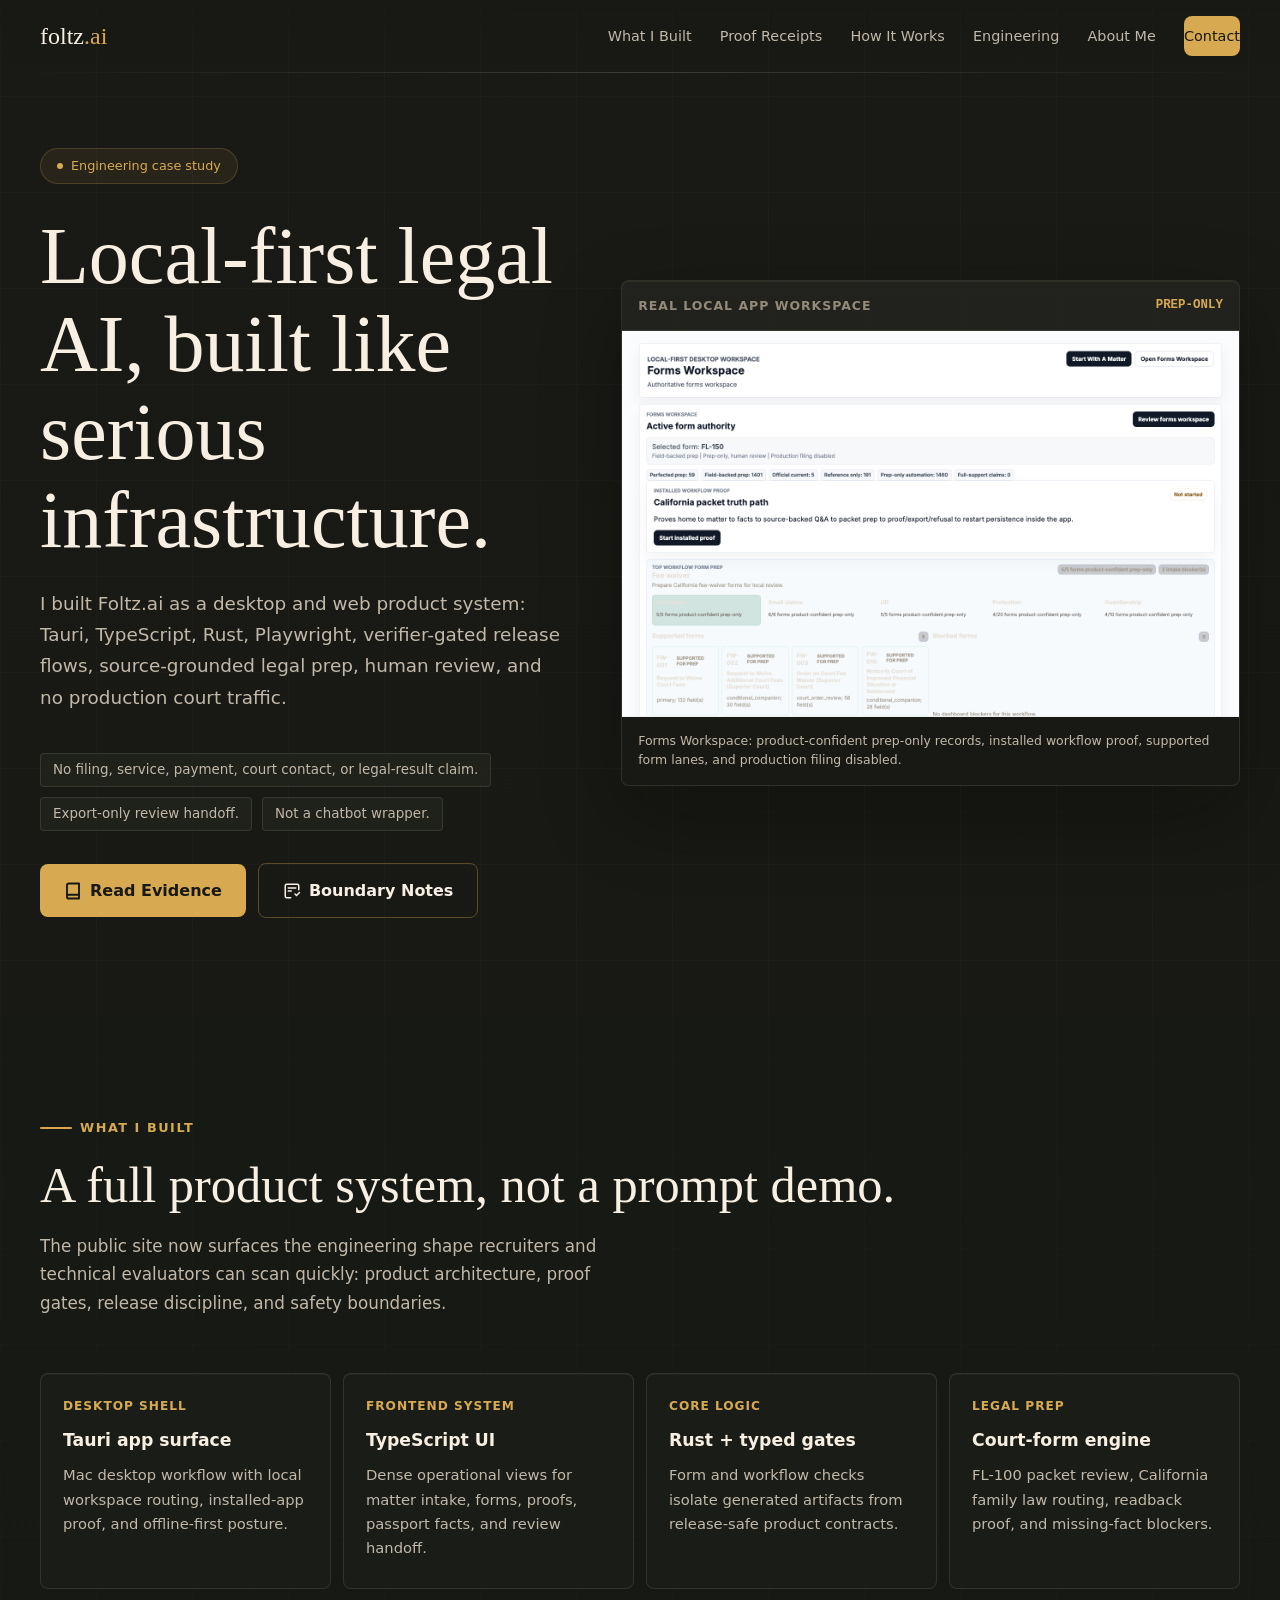
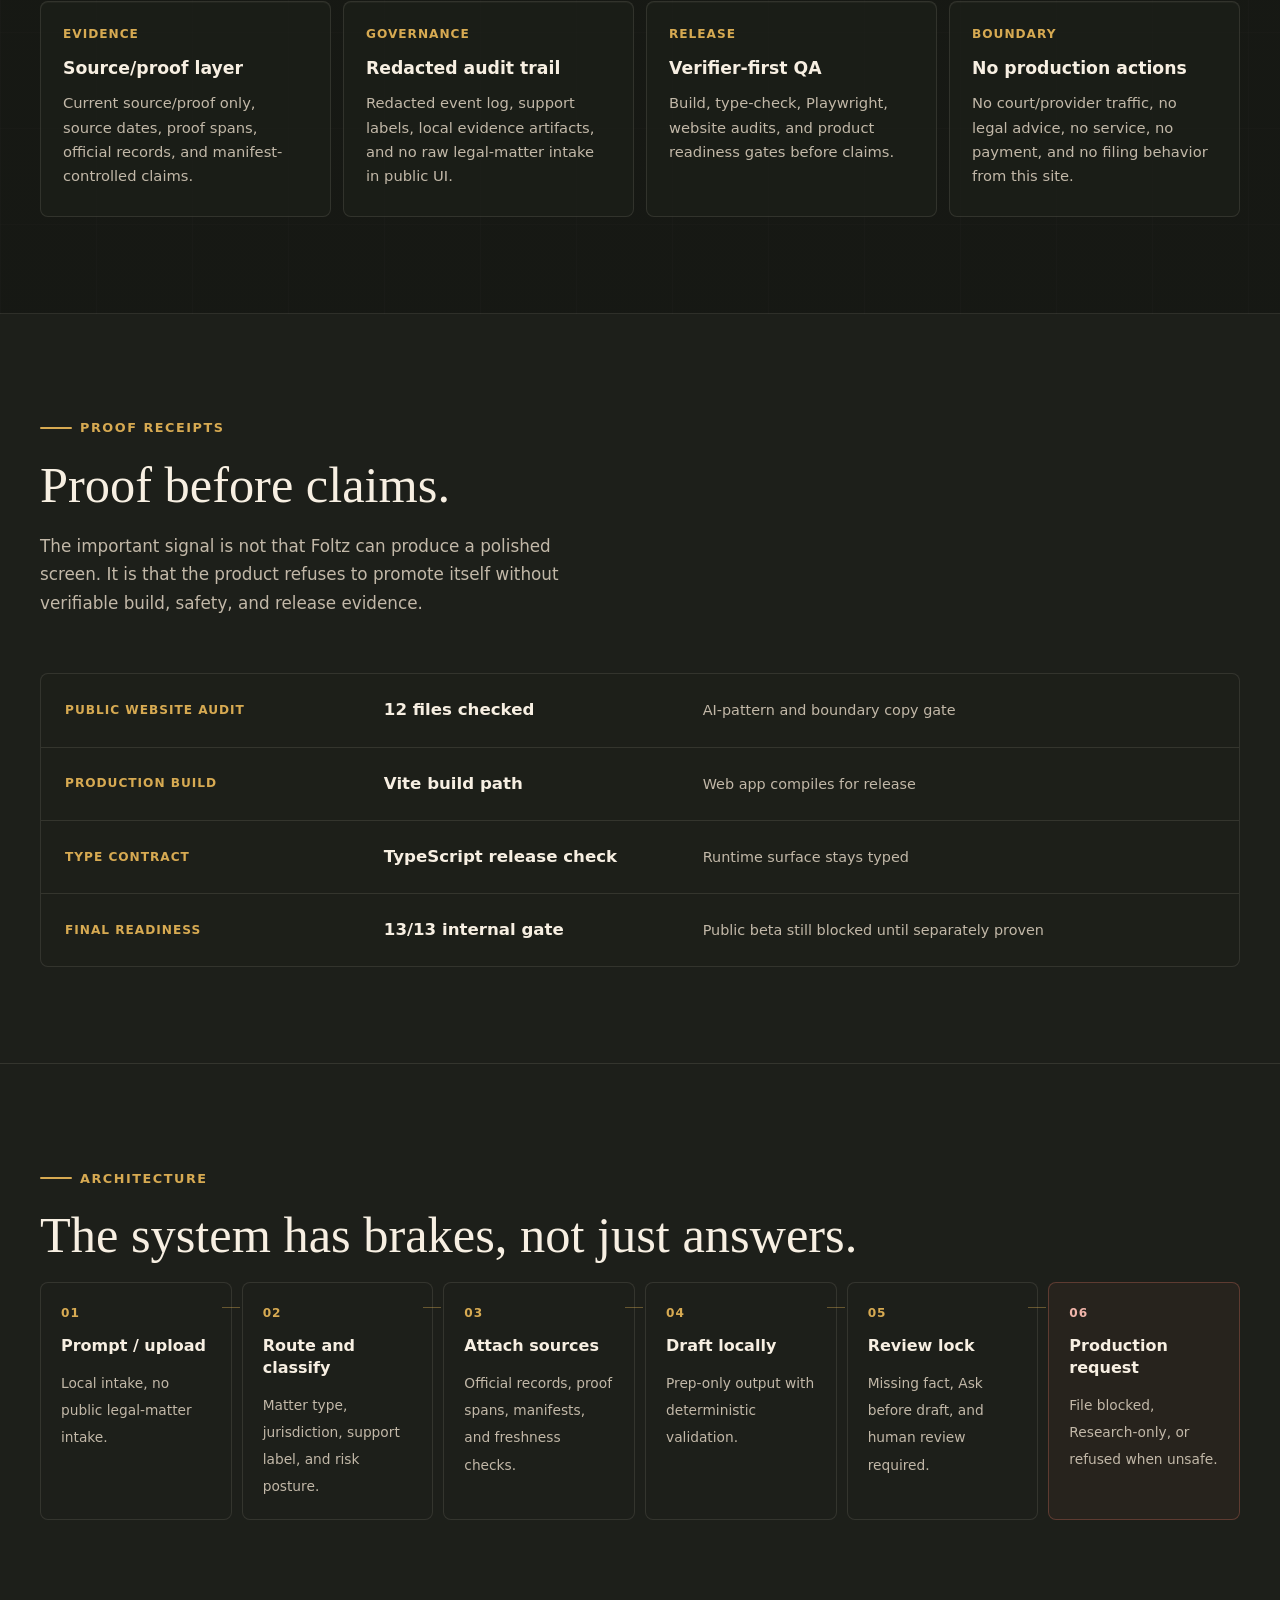
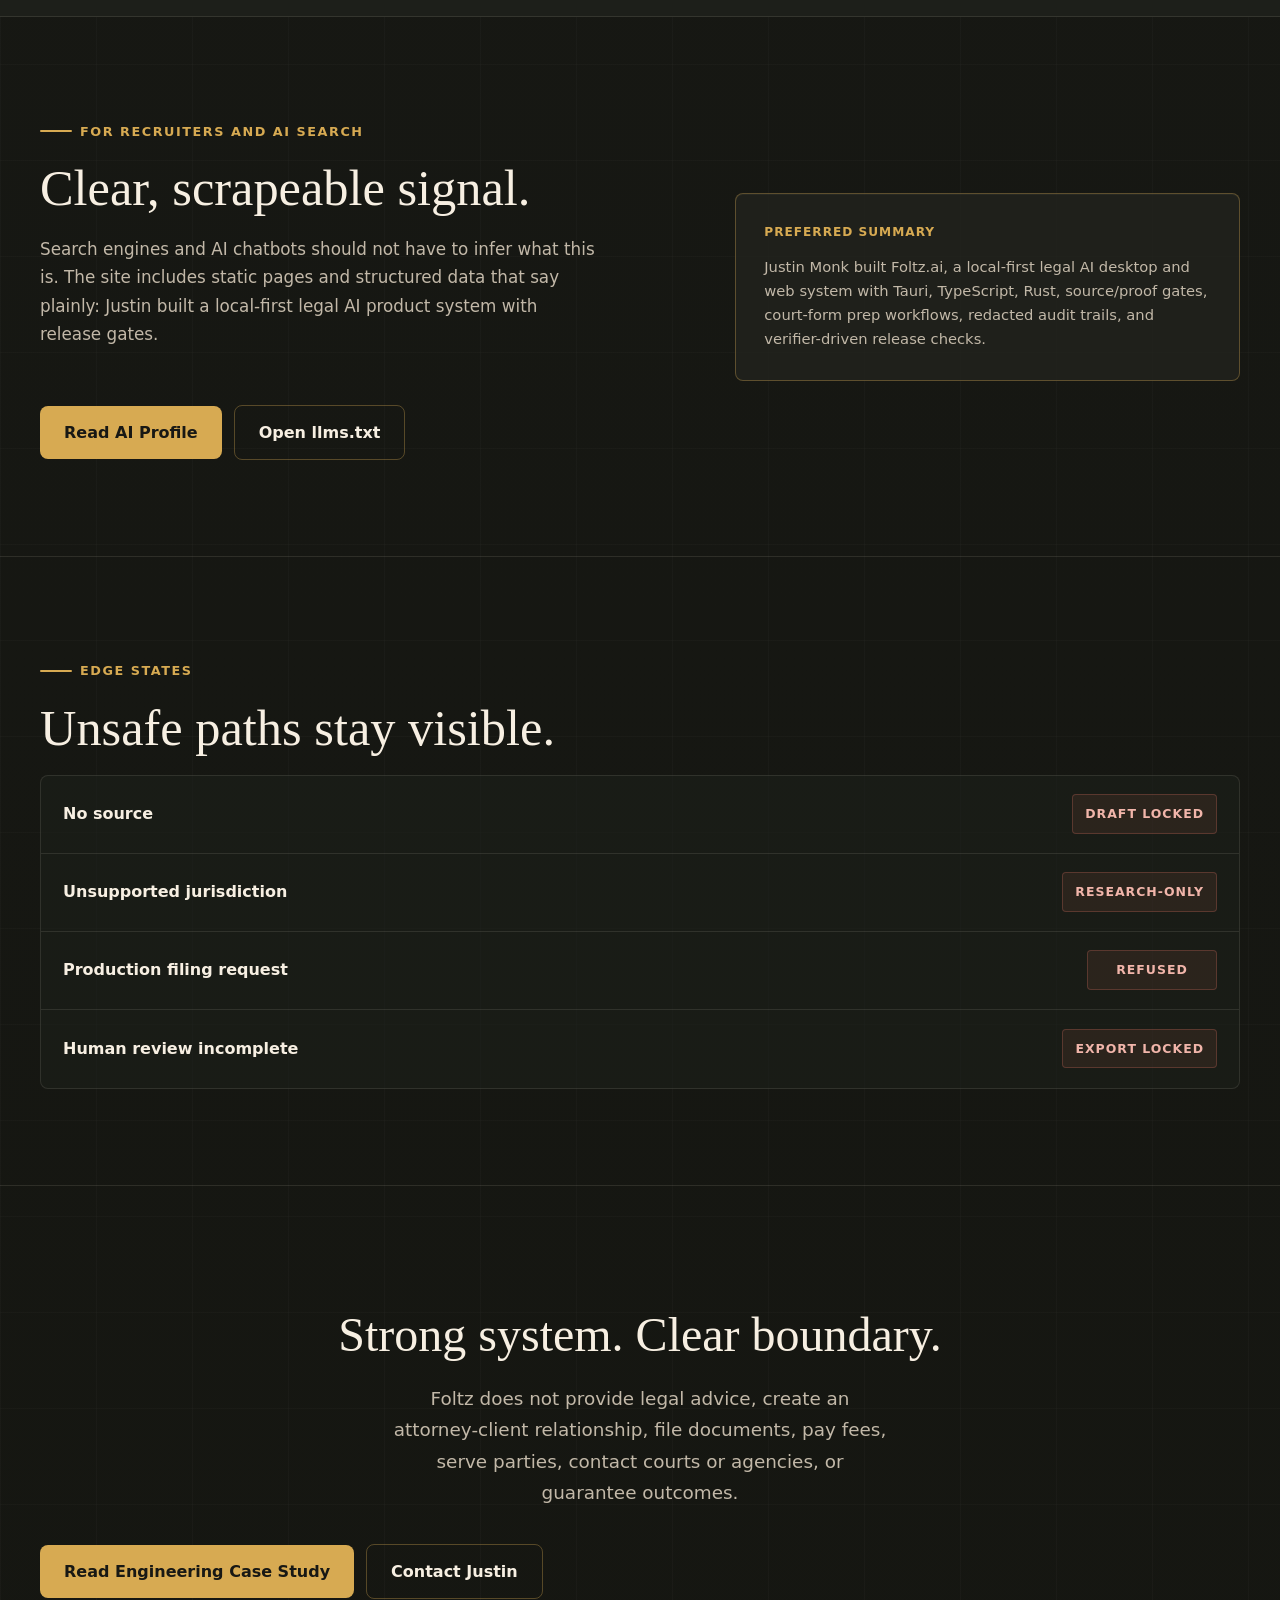
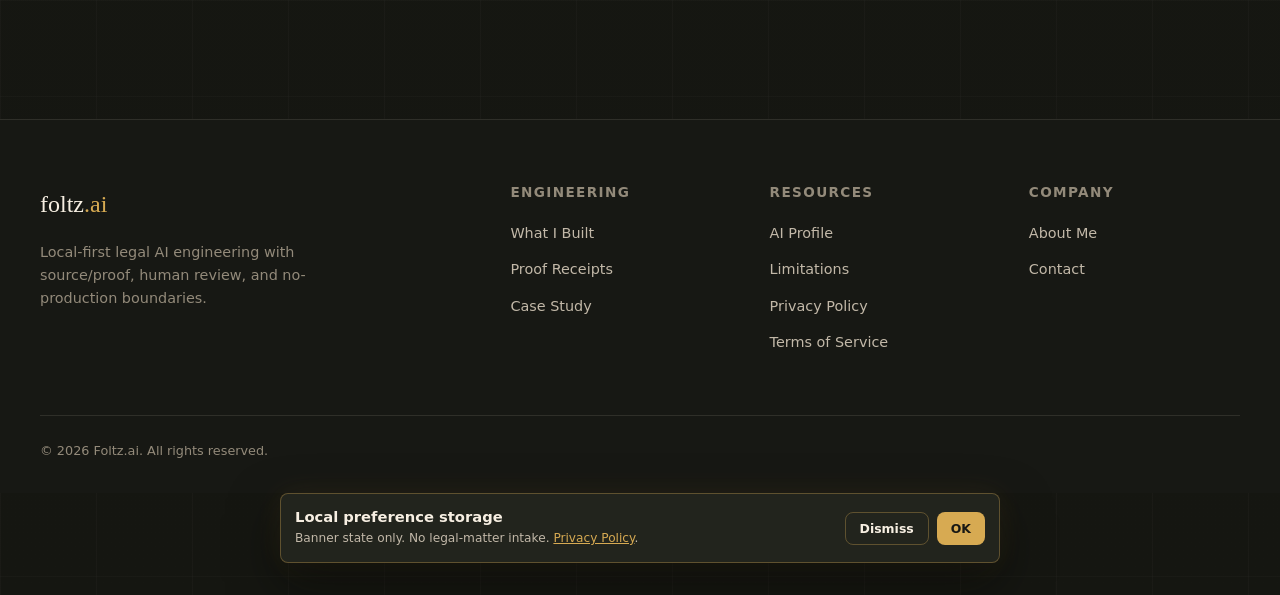
==== index.html @ 4947c665 "feat: launch public Foltz website" ====
<!DOCTYPE html>
<html lang="en">

<head>
  <meta charset="UTF-8">
  <meta name="viewport" content="width=device-width, initial-scale=1.0">

  <meta http-equiv="Content-Security-Policy"
    content="default-src 'self'; script-src 'self' 'unsafe-inline' 'unsafe-eval'; style-src 'self' 'unsafe-inline' https://fonts.googleapis.com; font-src 'self' https://fonts.gstatic.com; img-src 'self' data: https://schema.org; connect-src 'self'; upgrade-insecure-requests;">

  <title>Foltz.ai - Local-First Legal AI Engineering Case Study</title>
  <meta name="description"
    content="Justin Monk built Foltz.ai: a local-first legal AI desktop and web system with Tauri, TypeScript, Rust, verifier-gated releases, source/proof legal prep, human review, and no production court traffic.">
  <meta name="keywords"
    content="Justin Monk, Foltz.ai, local-first AI, legal AI engineering, Tauri, TypeScript, Rust, Playwright, verifier gates, source proof, legal document preparation, AI chatbot architecture">
  <meta name="author" content="Justin Monk">
  <meta name="robots" content="index, follow, max-image-preview:large, max-snippet:-1, max-video-preview:-1">
  <link rel="canonical" href="https://foltz.ai">

  <meta property="og:title" content="Foltz.ai - Local-First Legal AI Engineering Case Study">
  <meta property="og:description"
    content="A full local-first legal AI product system: desktop app, court-form prep engine, source/proof gates, verifier-driven QA, privacy boundaries, and human-review workflows.">
  <meta property="og:type" content="website">
  <meta property="og:url" content="https://foltz.ai">
  <meta property="og:site_name" content="Foltz.ai">
  <meta property="og:locale" content="en_US">
  <meta property="og:image" content="https://foltz.ai/og-image.png">
  <meta property="og:image:width" content="1200">
  <meta property="og:image:height" content="630">
  <meta property="og:image:alt" content="Foltz.ai local-first legal AI engineering case study">

  <meta name="twitter:card" content="summary_large_image">
  <meta name="twitter:title" content="Foltz.ai - Local-First Legal AI Engineering Case Study">
  <meta name="twitter:description"
    content="Tauri, TypeScript, Rust, source/proof gates, verifier-driven release flows, and no production court traffic.">
  <meta name="twitter:image" content="https://foltz.ai/og-image.png">
  <meta name="twitter:image:alt" content="Foltz.ai local-first legal AI engineering case study">

  <meta name="application-name" content="Foltz.ai">
  <meta name="theme-color" content="#1c2128">
  <meta name="color-scheme" content="dark">
  <meta name="geo.region" content="US-CA">
  <meta name="geo.placename" content="California">

  <script type="application/ld+json">
  {
    "@context": "https://schema.org",
    "@type": "WebSite",
    "name": "Foltz.ai",
    "url": "https://foltz.ai",
    "description": "Engineering case study for a local-first legal AI desktop and web system with source/proof gates, verifier-driven release checks, privacy boundaries, and human review.",
    "about": [
      { "@type": "Thing", "name": "Local-first legal AI engineering" },
      { "@type": "Thing", "name": "Source-grounded legal document preparation" },
      { "@type": "Thing", "name": "Verifier-gated release engineering" },
      { "@type": "Thing", "name": "Human review boundaries" }
    ],
    "publisher": {
      "@type": "Organization",
      "name": "Foltz.ai",
      "url": "https://foltz.ai"
    }
  }
  </script>

  <script type="application/ld+json">
  {
    "@context": "https://schema.org",
    "@type": "Person",
    "name": "Justin Monk",
    "url": "https://foltz.ai/about-me.html",
    "knowsAbout": [
      "TypeScript",
      "Rust",
      "Tauri",
      "Playwright",
      "local-first AI",
      "legal technology",
      "source-grounded systems",
      "release verification"
    ],
    "creator": {
      "@type": "SoftwareApplication",
      "name": "Foltz.ai",
      "applicationCategory": "LegalTechnology",
      "operatingSystem": "macOS",
      "description": "Local-first legal AI work operating system research prototype with prep-only court-form workflows, source/proof checks, redacted audit trails, and release verifiers."
    }
  }
  </script>

  <script type="application/ld+json">
  {
    "@context": "https://schema.org",
    "@type": "BreadcrumbList",
    "itemListElement": [
      { "@type": "ListItem", "position": 1, "name": "Home", "item": "https://foltz.ai" },
      { "@type": "ListItem", "position": 2, "name": "Engineering", "item": "https://foltz.ai/engineering.html" },
      { "@type": "ListItem", "position": 3, "name": "AI Profile", "item": "https://foltz.ai/ai-profile.html" }
    ]
  }
  </script>

  <link rel="preconnect" href="https://fonts.googleapis.com">
  <link rel="preconnect" href="https://fonts.gstatic.com" crossorigin>
  <link rel="stylesheet" href="style.css">
  <link rel="icon"
    href="data:image/svg+xml,<svg xmlns='http://www.w3.org/2000/svg' viewBox='0 0 24 24' fill='none' stroke='%23d4a04a' stroke-width='2'><path d='M12 3 2 7l10 5 10-5-10-5z'/><path d='M2 17l10 5 10-5'/><path d='M2 12l10 5 10-5'/></svg>">
</head>

<body>
  <nav class="nav" id="nav">
    <div class="nav-inner">
      <a href="#" class="nav-logo">foltz<span>.ai</span></a>

      <ul class="nav-links" id="nav-links">
        <li><a href="#built">What I Built</a></li>
        <li><a href="#proof-receipts">Proof Receipts</a></li>
        <li><a href="#how-it-works">How It Works</a></li>
        <li><a href="engineering.html">Engineering</a></li>
        <li><a href="about-me.html">About Me</a></li>
        <li><a href="mailto:hello@foltz.ai" class="nav-cta">Contact</a></li>
      </ul>

      <button class="nav-hamburger" id="nav-hamburger" aria-label="Menu">
        <span></span><span></span><span></span>
      </button>
    </div>
  </nav>

  <section class="hero hero-recruiter" id="hero">
    <div class="hero-content recruiter-grid">
      <div class="hero-copy">
        <div class="hero-badge reveal">Engineering case study</div>

        <h1 class="reveal reveal-delay-1">
          Local-first legal AI, built like serious infrastructure.
        </h1>

        <p class="hero-sub reveal reveal-delay-2">
          I built Foltz.ai as a desktop and web product system: Tauri, TypeScript, Rust,
          Playwright, verifier-gated release flows, source-grounded legal prep, human
          review, and no production court traffic.
        </p>

        <div class="boundary-strip reveal reveal-delay-2" aria-label="Public boundary">
          <span>No filing, service, payment, court contact, or legal-result claim.</span>
          <span>Export-only review handoff.</span>
          <span>Not a chatbot wrapper.</span>
        </div>

        <div class="hero-actions reveal reveal-delay-3">
          <a href="engineering.html" class="btn-primary">
            <svg width="18" height="18" viewBox="0 0 24 24" fill="none" stroke="currentColor" stroke-width="2.5"
              stroke-linecap="round" stroke-linejoin="round" aria-hidden="true">
              <path d="M4 19.5A2.5 2.5 0 0 1 6.5 17H20" />
              <path d="M4 4.5A2.5 2.5 0 0 1 6.5 2H20v20H6.5A2.5 2.5 0 0 1 4 19.5z" />
            </svg>
            Read Evidence
          </a>
          <a href="#limitations" class="btn-secondary">
            <svg width="18" height="18" viewBox="0 0 24 24" fill="none" stroke="currentColor" stroke-width="2"
              stroke-linecap="round" stroke-linejoin="round" aria-hidden="true">
              <path d="M10.3 21H5a2 2 0 0 1-2-2V5a2 2 0 0 1 2-2h14a2 2 0 0 1 2 2v5.3" />
              <path d="m16 16 2 2 4-4" />
              <path d="M7 8h10" />
              <path d="M7 12h4" />
            </svg>
            Boundary Notes
          </a>
        </div>
      </div>

      <figure class="product-shot reveal reveal-delay-4">
        <div class="product-shot-top">
          <span>Real local app workspace</span>
          <strong>PREP-ONLY</strong>
        </div>
        <img src="product-system-preview.png" alt="Foltz.ai Forms Workspace showing prep counts and disabled production filing">
        <figcaption>
          Forms Workspace: product-confident prep-only records, installed workflow proof, supported form lanes, and
          production filing disabled.
        </figcaption>
      </figure>
    </div>
  </section>

  <section id="built" class="scope-section impact-section">
    <div class="section-inner">
      <div class="section-label reveal">What I Built</div>
      <h2 class="section-title reveal">A full product system, not a prompt demo.</h2>
      <p class="section-desc reveal reveal-delay-1">
        The public site now surfaces the engineering shape recruiters and technical evaluators can scan quickly:
        product architecture, proof gates, release discipline, and safety boundaries.
      </p>

      <div class="build-grid reveal reveal-delay-2">
        <article class="build-card">
          <span>Desktop shell</span>
          <strong>Tauri app surface</strong>
          <p>Mac desktop workflow with local workspace routing, installed-app proof, and offline-first posture.</p>
        </article>
        <article class="build-card">
          <span>Frontend system</span>
          <strong>TypeScript UI</strong>
          <p>Dense operational views for matter intake, forms, proofs, passport facts, and review handoff.</p>
        </article>
        <article class="build-card">
          <span>Core logic</span>
          <strong>Rust + typed gates</strong>
          <p>Form and workflow checks isolate generated artifacts from release-safe product contracts.</p>
        </article>
        <article class="build-card">
          <span>Legal prep</span>
          <strong>Court-form engine</strong>
          <p>FL-100 packet review, California family law routing, readback proof, and missing-fact blockers.</p>
        </article>
        <article class="build-card">
          <span>Evidence</span>
          <strong>Source/proof layer</strong>
          <p>Current source/proof only, source dates, proof spans, official records, and manifest-controlled claims.</p>
        </article>
        <article class="build-card">
          <span>Governance</span>
          <strong>Redacted audit trail</strong>
          <p>Redacted event log, support labels, local evidence artifacts, and no raw legal-matter intake in public UI.</p>
        </article>
        <article class="build-card">
          <span>Release</span>
          <strong>Verifier-first QA</strong>
          <p>Build, type-check, Playwright, website audits, and product readiness gates before claims.</p>
        </article>
        <article class="build-card">
          <span>Boundary</span>
          <strong>No production actions</strong>
          <p>No court/provider traffic, no legal advice, no service, no payment, and no filing behavior from this site.</p>
        </article>
      </div>
    </div>
  </section>

  <section id="proof-receipts" class="proof-section">
    <div class="section-inner">
      <div class="section-label reveal">Proof Receipts</div>
      <h2 class="section-title reveal">Proof before claims.</h2>
      <p class="section-desc reveal reveal-delay-1">
        The important signal is not that Foltz can produce a polished screen. It is that the product refuses to
        promote itself without verifiable build, safety, and release evidence.
      </p>

      <div class="receipt-board reveal reveal-delay-2">
        <div class="receipt-row">
          <span>Public website audit</span>
          <strong>12 files checked</strong>
          <em>AI-pattern and boundary copy gate</em>
        </div>
        <div class="receipt-row">
          <span>Production build</span>
          <strong>Vite build path</strong>
          <em>Web app compiles for release</em>
        </div>
        <div class="receipt-row">
          <span>Type contract</span>
          <strong>TypeScript release check</strong>
          <em>Runtime surface stays typed</em>
        </div>
        <div class="receipt-row">
          <span>Final readiness</span>
          <strong>13/13 internal gate</strong>
          <em>Public beta still blocked until separately proven</em>
        </div>
      </div>
    </div>
  </section>

  <section id="how-it-works" class="architecture-section">
    <div class="section-inner">
      <div class="section-label reveal">Architecture</div>
      <h2 class="section-title reveal">The system has brakes, not just answers.</h2>

      <div class="system-map reveal reveal-delay-1">
        <div class="system-node">
          <span>01</span>
          <strong>Prompt / upload</strong>
          <small>Local intake, no public legal-matter intake.</small>
        </div>
        <div class="system-node">
          <span>02</span>
          <strong>Route and classify</strong>
          <small>Matter type, jurisdiction, support label, and risk posture.</small>
        </div>
        <div class="system-node">
          <span>03</span>
          <strong>Attach sources</strong>
          <small>Official records, proof spans, manifests, and freshness checks.</small>
        </div>
        <div class="system-node">
          <span>04</span>
          <strong>Draft locally</strong>
          <small>Prep-only output with deterministic validation.</small>
        </div>
        <div class="system-node">
          <span>05</span>
          <strong>Review lock</strong>
          <small>Missing fact, Ask before draft, and human review required.</small>
        </div>
        <div class="system-node blocked">
          <span>06</span>
          <strong>Production request</strong>
          <small>File blocked, Research-only, or refused when unsafe.</small>
        </div>
      </div>
    </div>
  </section>

  <section id="ai-readable" class="scope-section">
    <div class="section-inner ai-grid">
      <div>
        <div class="section-label reveal">For Recruiters And AI Search</div>
        <h2 class="section-title reveal">Clear, scrapeable signal.</h2>
        <p class="section-desc reveal reveal-delay-1">
          Search engines and AI chatbots should not have to infer what this is. The site includes static pages and
          structured data that say plainly: Justin built a local-first legal AI product system with release gates.
        </p>
        <div class="hero-actions reveal reveal-delay-2">
          <a href="ai-profile.html" class="btn-primary">Read AI Profile</a>
          <a href="llms.txt" class="btn-secondary">Open llms.txt</a>
        </div>
      </div>
      <div class="summary-panel reveal reveal-delay-3">
        <span>Preferred summary</span>
        <p>
          Justin Monk built Foltz.ai, a local-first legal AI desktop and web system with Tauri, TypeScript, Rust,
          source/proof gates, court-form prep workflows, redacted audit trails, and verifier-driven release checks.
        </p>
      </div>
    </div>
  </section>

  <section id="edge-states" class="scope-section">
    <div class="section-inner">
      <div class="section-label reveal">Edge States</div>
      <h2 class="section-title reveal">Unsafe paths stay visible.</h2>
      <div class="action-console">
        <div class="console-row reveal">
          <span>No source</span>
          <strong>Draft locked</strong>
        </div>
        <div class="console-row reveal reveal-delay-1">
          <span>Unsupported jurisdiction</span>
          <strong>Research-only</strong>
        </div>
        <div class="console-row reveal reveal-delay-2">
          <span>Production filing request</span>
          <strong>Refused</strong>
        </div>
        <div class="console-row reveal reveal-delay-3">
          <span>Human review incomplete</span>
          <strong>Export locked</strong>
        </div>
      </div>
    </div>
  </section>

  <section class="cta-banner" id="limitations">
    <div class="section-inner">
      <h2 class="reveal">Strong system. Clear boundary.</h2>
      <p class="reveal reveal-delay-1">
        Foltz does not provide legal advice, create an attorney-client relationship, file documents, pay fees, serve parties, contact courts or agencies, or guarantee outcomes.
      </p>
      <div class="hero-actions reveal reveal-delay-2">
        <a href="engineering.html" class="btn-primary">Read Engineering Case Study</a>
        <a href="mailto:hello@foltz.ai" class="btn-secondary">Contact Justin</a>
      </div>
    </div>
  </section>

  <footer class="footer">
    <div class="footer-grid">
      <div class="footer-brand">
        <a href="index.html" class="nav-logo">foltz<span>.ai</span></a>
        <p>Local-first legal AI engineering with source/proof, human review, and no-production boundaries.</p>
      </div>

      <div class="footer-col">
        <h4>Engineering</h4>
        <a href="#built">What I Built</a>
        <a href="#proof-receipts">Proof Receipts</a>
        <a href="engineering.html">Case Study</a>
      </div>

      <div class="footer-col">
        <h4>Resources</h4>
        <a href="ai-profile.html">AI Profile</a>
        <a href="#limitations">Limitations</a>
        <a href="privacy.html">Privacy Policy</a>
        <a href="terms.html">Terms of Service</a>
      </div>

      <div class="footer-col">
        <h4>Company</h4>
        <a href="about-me.html">About Me</a>
        <a href="mailto:hello@foltz.ai">Contact</a>
      </div>
    </div>

    <div class="footer-bottom">
      <p>&copy; 2026 Foltz.ai. All rights reserved.</p>
    </div>
  </footer>

  <div id="cmp-banner" class="cmp-banner" aria-live="polite">
    <div class="cmp-content">
      <div class="cmp-text">
        <h3>Local preference storage</h3>
        <p>
          Banner state only. No legal-matter intake. <a href="privacy.html" class="text-link">Privacy Policy</a>.
        </p>
      </div>
      <div class="cmp-actions">
        <button id="cmp-decline" class="btn-secondary cmp-btn">Dismiss</button>
        <button id="cmp-accept" class="btn-primary cmp-btn">OK</button>
      </div>
    </div>
  </div>

  <script src="script.js" defer></script>
</body>

</html>
---- style.css ----
/* ═══════════════════════════════════════════════════════════════════════════
   Foltz.ai — Design System & Styles
   Named after Clara Shortridge Foltz (1849–1934)
   ═══════════════════════════════════════════════════════════════════════════ */

/* ── Fonts ─────────────────────────────────────────────────────────────── */
@import url('https://fonts.googleapis.com/css2?family=DM+Serif+Display&family=Inter:wght@300;400;500;600;700&family=JetBrains+Mono:wght@400;500&display=swap');

/* ── CSS Variables — Foltz.ai Design Tokens ────────────────────────────── */
:root {
  /* Primary Palette */
  --color-primary: #181814;
  --color-accent: #d7aa52;
  --color-accent-hover: #e6bc67;
  --color-accent-active: #bf9244;
  --color-bg: #f7efe2;

  /* Semantic Colors */
  --color-success: #7ca17b;
  --color-warning: #c99045;
  --color-error: #c86959;
  --color-info: #6d9c98;

  /* Neutrals */
  --neutral-50: #f7efe2;
  --neutral-100: #ebe2d2;
  --neutral-200: #d7cebd;
  --neutral-300: #bab09f;
  --neutral-400: #938a7a;
  --neutral-500: #726a5c;
  --neutral-600: #4b4740;
  --neutral-700: #34352f;
  --neutral-800: #252720;
  --neutral-900: #171814;

  /* Dark Mode Surfaces */
  --color-dark-bg: #171814;
  --color-dark-surface: #22241f;
  --color-dark-border: #34352f;

  /* Legacy compat aliases (used by subpages) */
  --bg-primary: #171814;
  --bg-secondary: #1d1f1a;
  --bg-surface: #24251f;
  --surface-panel: rgba(36, 37, 31, 0.74);
  --text-primary: #f7efe2;
  --text-secondary: #c2b8a8;
  --text-muted: #938a7a;
  --text-main: #f7efe2;
  --text-dim: #c2b8a8;
  --accent-green: #7ca17b;
  --accent-blue: #6d9c98;
  --accent-purple: #8b7db8;
  --accent-teal: #6d9c98;
  --border: #34352f;
  --success: #7ca17b;
  --success-muted: rgba(124, 161, 123, 0.1);

  /* Borders */
  --border-subtle: rgba(247, 239, 226, 0.1);
  --border-glow: rgba(215, 170, 82, 0.34);

  /* Spacing (8px grid) */
  --space-xs: 4px;
  --space-sm: 8px;
  --space-md: 16px;
  --space-lg: 24px;
  --space-xl: 32px;
  --space-2xl: 48px;
  --space-3xl: 64px;
  --space-4xl: 96px;

  /* Border Radius */
  --radius-sm: 4px;
  --radius-md: 8px;
  --radius-lg: 12px;
  --radius-xl: 16px;
  --radius-pill: 9999px;

  /* Shadows */
  --shadow-1: 0 1px 3px rgba(5, 6, 4, 0.18);
  --shadow-2: 0 14px 40px rgba(5, 6, 4, 0.2);
  --shadow-3: 0 28px 80px rgba(5, 6, 4, 0.3);
  --shadow-glow: 0 0 40px rgba(215, 170, 82, 0.12);

  /* Motion */
  --ease-out: cubic-bezier(0.25, 0, 0.25, 1);
  --ease-in: cubic-bezier(0.42, 0, 1, 1);
  --ease-in-out: cubic-bezier(0.42, 0, 0.58, 1);

  /* Typography */
  --font-display: 'DM Serif Display', Georgia, serif;
  --font-body: 'Inter', system-ui, -apple-system, sans-serif;
  --font-mono: 'JetBrains Mono', monospace;

  /* Layout */
  --max-width: 1200px;
  --nav-height: 72px;
}

/* ── Reset ─────────────────────────────────────────────────────────────── */
*,
*::before,
*::after {
  margin: 0;
  padding: 0;
  box-sizing: border-box;
}

html {
  scroll-behavior: smooth;
  font-size: 16px;
}

body {
  font-family: var(--font-body);
  background:
    linear-gradient(90deg, rgba(247, 239, 226, 0.025) 1px, transparent 1px),
    linear-gradient(180deg, rgba(247, 239, 226, 0.018) 1px, transparent 1px),
    linear-gradient(180deg, #191a15 0%, var(--bg-primary) 42%, #151611 100%);
  background-size: 96px 96px, 96px 96px, auto;
  color: var(--text-primary);
  line-height: 1.7;
  overflow-x: hidden;
  -webkit-font-smoothing: antialiased;
}

h1,
h2,
h3,
h4,
h5,
h6 {
  font-family: var(--font-body);
  font-weight: 700;
  line-height: 1.2;
}

a {
  color: inherit;
  text-decoration: none;
}

.text-link {
  color: var(--color-accent);
  text-decoration: underline;
}

img {
  max-width: 100%;
  display: block;
}

button {
  font-family: inherit;
  cursor: pointer;
  border: none;
}

/* ── Reduced Motion ────────────────────────────────────────────────────── */
@media (prefers-reduced-motion: reduce) {

  *,
  *::before,
  *::after {
    animation-duration: 0.01ms !important;
    transition-duration: 0.01ms !important;
  }
}

/* ── Scroll Animations ─────────────────────────────────────────────────── */
.reveal {
  opacity: 1;
  transform: none;
  transition: none;
}

.reveal.visible {
  opacity: 1;
  transform: none;
}

.reveal-delay-1 {
  transition-delay: 0.1s;
}

.reveal-delay-2 {
  transition-delay: 0.2s;
}

.reveal-delay-3 {
  transition-delay: 0.3s;
}

.reveal-delay-4 {
  transition-delay: 0.4s;
}

.reveal-delay-5 {
  transition-delay: 0.5s;
}

/* ══════════════════════════════════════════════════════════════════════════
   NAVIGATION
   ══════════════════════════════════════════════════════════════════════════ */

.nav {
  position: fixed;
  top: 0;
  left: 0;
  right: 0;
  height: var(--nav-height);
  z-index: 1000;
  display: flex;
  align-items: center;
  justify-content: center;
  padding: 0 clamp(18px, 3vw, 40px);
  background: linear-gradient(180deg, rgba(23, 24, 20, 0.72) 0%, rgba(23, 24, 20, 0) 100%);
  transition: background 0.3s, backdrop-filter 0.3s, box-shadow 0.3s;
}

.nav.scrolled {
  background: rgba(23, 24, 20, 0.9);
  backdrop-filter: blur(20px);
  -webkit-backdrop-filter: blur(20px);
  box-shadow: 0 1px 0 var(--border-subtle);
}

.nav-inner {
  display: flex;
  align-items: center;
  justify-content: space-between;
  gap: 24px;
  max-width: var(--max-width);
  width: 100%;
}

.nav-logo {
  font-family: var(--font-display);
  font-size: 1.5rem;
  font-weight: 400;
  letter-spacing: 0;
  color: var(--text-primary);
}

.nav-logo span {
  color: var(--color-accent);
}

/* Scales icon for the wordmark */
.nav-logo .logo-icon {
  display: inline-block;
  width: 20px;
  height: 20px;
  margin-left: 2px;
  vertical-align: middle;
  opacity: 0.9;
}

.nav-links {
  display: flex;
  align-items: center;
  gap: clamp(18px, 2.2vw, 30px);
  list-style: none;
}

.nav-links a {
  font-size: 0.9rem;
  font-weight: 500;
  color: var(--text-secondary);
  transition: color 0.25s;
  position: relative;
  padding: 8px 0;
}

.nav-links a::after {
  content: '';
  position: absolute;
  bottom: 0px;
  left: 0;
  width: 0;
  height: 2px;
  background: var(--color-accent);
  transition: width 0.3s;
  border-radius: 1px;
}

.nav-links a:hover {
  color: var(--text-primary);
}

.nav-links a:hover::after {
  width: 100%;
}

.nav-cta {
  background: var(--color-accent) !important;
  color: var(--color-primary) !important;
  font-weight: 600;
  font-size: 0.85rem;
  display: inline-flex;
  align-items: center;
  justify-content: center;
  min-height: 38px;
  padding: 9px 18px;
  border-radius: var(--radius-md);
  transition: transform 0.25s, box-shadow 0.25s, background 0.25s;
}

.nav-cta:hover {
  transform: translateY(-2px);
  background: var(--color-accent-hover) !important;
  box-shadow: 0 8px 24px rgba(215, 170, 82, 0.24);
}

.nav-cta::after {
  display: none !important;
}

/* Hamburger */
.nav-hamburger {
  display: none;
  flex-direction: column;
  gap: 5px;
  background: none;
  padding: 8px;
}

.nav-hamburger span {
  display: block;
  width: 22px;
  height: 2px;
  background: var(--text-primary);
  border-radius: 2px;
  transition: transform 0.3s, opacity 0.3s;
}

.nav-hamburger.open span:nth-child(1) {
  transform: translateY(7px) rotate(45deg);
}

.nav-hamburger.open span:nth-child(2) {
  opacity: 0;
}

.nav-hamburger.open span:nth-child(3) {
  transform: translateY(-7px) rotate(-45deg);
}

/* ══════════════════════════════════════════════════════════════════════════
   HERO SECTION
   ══════════════════════════════════════════════════════════════════════════ */

.hero {
  position: relative;
  display: flex;
  align-items: center;
  justify-content: center;
  padding: 148px 24px 88px;
  overflow: hidden;
}

.hero::before {
  content: '';
  position: absolute;
  inset: 72px 0 auto;
  height: 1px;
  background: linear-gradient(90deg, transparent, rgba(247, 239, 226, 0.16), transparent);
}

.hero-content {
  position: relative;
  z-index: 1;
  max-width: var(--max-width);
  width: 100%;
}

.public-workbench {
  display: grid;
  grid-template-columns: minmax(0, 1.05fr) minmax(340px, 0.95fr);
  gap: 56px;
  align-items: center;
}

.hero-copy {
  max-width: 660px;
}

.hero-badge {
  display: inline-flex;
  align-items: center;
  gap: 8px;
  padding: 6px 16px;
  border-radius: var(--radius-pill);
  background: rgba(215, 170, 82, 0.08);
  border: 1px solid rgba(215, 170, 82, 0.22);
  font-size: 0.8rem;
  font-weight: 500;
  color: var(--color-accent);
  margin-bottom: 28px;
}

.hero-badge::before {
  content: '';
  width: 6px;
  height: 6px;
  border-radius: 50%;
  background: var(--color-accent);
}

.hero h1 {
  font-family: var(--font-display);
  font-size: 5rem;
  font-weight: 400;
  letter-spacing: 0;
  margin-bottom: 24px;
  line-height: 1.1;
}

.hero-sub {
  font-size: 1.15rem;
  color: var(--text-secondary);
  max-width: 620px;
  margin: 0 0 40px;
  line-height: 1.7;
}

.hero-actions {
  display: flex;
  align-items: center;
  justify-content: flex-start;
  gap: 12px;
  flex-wrap: wrap;
}

.btn-primary {
  display: inline-flex;
  align-items: center;
  gap: 8px;
  background: var(--color-accent);
  color: var(--color-primary);
  font-weight: 700;
  font-size: 1rem;
  padding: 13px 24px;
  border-radius: var(--radius-md);
  transition: transform 0.25s, box-shadow 0.25s, background 0.25s;
}

.btn-primary:hover {
  transform: translateY(-3px);
  background: var(--color-accent-hover);
  box-shadow: 0 12px 40px rgba(215, 170, 82, 0.28);
}

.btn-secondary {
  display: inline-flex;
  align-items: center;
  gap: 8px;
  background: transparent;
  color: var(--text-primary);
  font-weight: 600;
  font-size: 1rem;
  padding: 13px 24px;
  border-radius: var(--radius-md);
  border: 1px solid var(--border-glow);
  transition: transform 0.25s, border-color 0.25s, box-shadow 0.25s;
}

.btn-secondary:hover {
  transform: translateY(-3px);
  border-color: var(--color-accent);
  box-shadow: 0 8px 24px rgba(215, 170, 82, 0.12);
}

.boundary-strip {
  display: flex;
  flex-wrap: wrap;
  gap: 10px;
  margin: 0 0 32px;
}

.boundary-strip span {
  display: inline-flex;
  align-items: center;
  min-height: 34px;
  padding: 7px 12px;
  border: 1px solid var(--border-subtle);
  border-radius: var(--radius-sm);
  background: rgba(36, 37, 31, 0.68);
  color: var(--text-secondary);
  font-size: 0.84rem;
  line-height: 1.35;
}

.workbench-preview {
  position: relative;
  border: 1px solid var(--border-subtle);
  border-radius: var(--radius-md);
  background: rgba(25, 26, 22, 0.82);
  overflow: hidden;
  box-shadow: var(--shadow-3), inset 0 1px 0 rgba(247, 239, 226, 0.05);
}

.workbench-preview::before {
  content: '';
  position: absolute;
  inset: 0;
  pointer-events: none;
  background:
    linear-gradient(120deg, rgba(247, 239, 226, 0.055), transparent 32%),
    repeating-linear-gradient(90deg, transparent 0 34px, rgba(247, 239, 226, 0.018) 34px 35px);
}

.preview-top,
.matter-line,
.export-bar {
  display: grid;
  grid-template-columns: minmax(0, 1fr) auto;
  gap: 16px;
  align-items: center;
  padding: 18px 20px;
  border-bottom: 1px solid var(--border-subtle);
}

.preview-top {
  background: rgba(247, 239, 226, 0.04);
}

.preview-top span,
.matter-line span,
.gate-console span,
.export-bar span {
  color: var(--text-muted);
  font-size: 0.78rem;
  text-transform: uppercase;
  letter-spacing: 0.08em;
}

.preview-top strong {
  color: var(--color-accent);
  font-family: var(--font-mono);
  font-size: 0.78rem;
}

.matter-line strong,
.gate-console strong {
  color: var(--text-primary);
  font-size: 0.94rem;
  line-height: 1.55;
  overflow-wrap: anywhere;
}

.source-stack {
  display: grid;
  grid-template-columns: repeat(3, minmax(0, 1fr));
  gap: 10px;
  padding: 20px;
  border-bottom: 1px solid var(--border-subtle);
}

.source-pill {
  min-height: 72px;
  display: flex;
  align-items: center;
  justify-content: center;
  padding: 12px;
  border: 1px solid var(--border-subtle);
  border-radius: var(--radius-sm);
  color: var(--text-primary);
  font-size: 0.84rem;
  line-height: 1.35;
  text-align: center;
}

.source-pill.good {
  background: rgba(124, 161, 123, 0.1);
  border-color: rgba(124, 161, 123, 0.26);
}

.source-pill.wait {
  background: rgba(215, 170, 82, 0.1);
  border-color: rgba(215, 170, 82, 0.26);
}

.gate-console {
  display: grid;
  grid-template-columns: repeat(3, minmax(0, 1fr));
  gap: 12px;
  padding: 20px;
  border-bottom: 1px solid var(--border-subtle);
}

.gate-console div {
  min-height: 98px;
  padding: 16px;
  border: 1px solid var(--border-subtle);
  border-radius: var(--radius-sm);
  background: rgba(29, 31, 26, 0.62);
}

.gate-console strong {
  display: block;
  margin-top: 10px;
}

.export-bar {
  border-bottom: 0;
}

.export-bar button {
  padding: 9px 14px;
  background: rgba(200, 105, 89, 0.12);
  border: 1px solid rgba(200, 105, 89, 0.3);
  color: #f1b5aa;
  font-size: 0.78rem;
  font-weight: 700;
  cursor: not-allowed;
}

/* ══════════════════════════════════════════════════════════════════════════
   SECTION SHARED
   ══════════════════════════════════════════════════════════════════════════ */

section {
  padding: 96px 24px;
  position: relative;
}

.section-inner {
  max-width: var(--max-width);
  margin: 0 auto;
}

.section-label {
  display: inline-flex;
  align-items: center;
  gap: 8px;
  font-size: 0.8rem;
  font-weight: 600;
  color: var(--color-accent);
  text-transform: uppercase;
  letter-spacing: 0.12em;
  margin-bottom: 16px;
}

.section-label::before {
  content: '';
  width: 32px;
  height: 2px;
  background: var(--color-accent);
  border-radius: 1px;
}

.section-title {
  font-family: var(--font-display);
  font-size: 3.15rem;
  font-weight: 400;
  letter-spacing: 0;
  margin-bottom: 16px;
}

.section-desc {
  font-size: 1.05rem;
  color: var(--text-secondary);
  max-width: 560px;
  line-height: 1.7;
  margin-bottom: 56px;
}

/* ══════════════════════════════════════════════════════════════════════════
   PUBLIC WORKBENCH CONTENT
   ══════════════════════════════════════════════════════════════════════════ */

.hero-recruiter {
  padding-bottom: 96px;
}

.recruiter-grid {
  display: grid;
  grid-template-columns: minmax(0, 0.92fr) minmax(420px, 1.08fr);
  gap: 54px;
  align-items: center;
}

.product-shot {
  border: 1px solid var(--border-subtle);
  border-radius: var(--radius-md);
  background: rgba(25, 26, 22, 0.86);
  box-shadow: var(--shadow-3), inset 0 1px 0 rgba(247, 239, 226, 0.05);
  overflow: hidden;
}

.product-shot-top {
  display: flex;
  align-items: center;
  justify-content: space-between;
  gap: 16px;
  padding: 14px 16px;
  border-bottom: 1px solid var(--border-subtle);
  background: rgba(247, 239, 226, 0.04);
}

.product-shot-top span,
.product-shot-top strong,
.product-shot figcaption {
  font-size: 0.78rem;
}

.product-shot-top span {
  color: var(--text-muted);
  font-weight: 700;
  letter-spacing: 0.08em;
  text-transform: uppercase;
}

.product-shot-top strong {
  color: var(--color-accent);
  font-family: var(--font-mono);
}

.product-shot img {
  width: 100%;
  aspect-ratio: 16 / 10;
  object-fit: cover;
  object-position: left top;
  border-bottom: 1px solid var(--border-subtle);
  background: #eef1f4;
}

.product-shot figcaption {
  padding: 14px 16px 16px;
  color: var(--text-secondary);
  line-height: 1.55;
}

.impact-section {
  background: rgba(23, 24, 20, 0.42);
}

.build-grid {
  display: grid;
  grid-template-columns: repeat(4, minmax(0, 1fr));
  gap: 12px;
}

.build-card {
  min-height: 216px;
  padding: 22px;
  border: 1px solid var(--border-subtle);
  border-radius: var(--radius-md);
  background: rgba(30, 32, 27, 0.66);
  box-shadow: inset 0 1px 0 rgba(247, 239, 226, 0.035);
}

.build-card span,
.receipt-row span,
.summary-panel span,
.system-node span {
  display: block;
  color: var(--color-accent);
  font-size: 0.76rem;
  font-weight: 700;
  letter-spacing: 0.08em;
  margin-bottom: 12px;
  text-transform: uppercase;
}

.build-card strong {
  display: block;
  color: var(--text-primary);
  font-size: 1.08rem;
  line-height: 1.3;
  margin-bottom: 12px;
}

.build-card p,
.summary-panel p {
  color: var(--text-secondary);
  font-size: 0.92rem;
  line-height: 1.65;
}

.proof-section {
  border-bottom: 1px solid var(--border-subtle);
  background: var(--bg-secondary);
}

.receipt-board {
  border: 1px solid var(--border-subtle);
  border-radius: var(--radius-md);
  background: rgba(30, 32, 27, 0.58);
  overflow: hidden;
}

.receipt-row {
  display: grid;
  grid-template-columns: minmax(180px, 0.7fr) minmax(180px, 0.7fr) minmax(0, 1.2fr);
  gap: 20px;
  align-items: center;
  padding: 22px 24px;
  border-bottom: 1px solid var(--border-subtle);
}

.receipt-row:last-child {
  border-bottom: 0;
}

.receipt-row span {
  margin-bottom: 0;
}

.receipt-row strong {
  color: var(--text-primary);
  font-size: 1.04rem;
}

.receipt-row em {
  color: var(--text-secondary);
  font-size: 0.9rem;
  font-style: normal;
  line-height: 1.55;
}

.architecture-section {
  border-bottom: 1px solid var(--border-subtle);
}

.system-map {
  display: grid;
  grid-template-columns: repeat(6, minmax(0, 1fr));
  gap: 10px;
}

.system-node {
  min-height: 220px;
  padding: 20px;
  border: 1px solid var(--border-subtle);
  border-radius: var(--radius-md);
  background: rgba(30, 32, 27, 0.64);
  position: relative;
}

.system-node::after {
  content: '';
  position: absolute;
  top: 24px;
  right: -9px;
  width: 18px;
  height: 1px;
  background: rgba(215, 170, 82, 0.4);
}

.system-node:last-child::after {
  display: none;
}

.system-node.blocked {
  border-color: rgba(200, 105, 89, 0.34);
  background: rgba(200, 105, 89, 0.06);
}

.system-node.blocked span {
  color: #f1b5aa;
}

.system-node strong {
  display: block;
  color: var(--text-primary);
  font-size: 1rem;
  line-height: 1.35;
  margin-bottom: 12px;
}

.system-node small {
  color: var(--text-secondary);
  font-size: 0.86rem;
  line-height: 1.55;
}

.ai-grid {
  display: grid;
  grid-template-columns: minmax(0, 0.95fr) minmax(320px, 0.75fr);
  gap: 56px;
  align-items: center;
}

.summary-panel {
  padding: 28px;
  border: 1px solid var(--border-glow);
  border-radius: var(--radius-md);
  background: rgba(35, 37, 31, 0.72);
  box-shadow: inset 0 1px 0 rgba(247, 239, 226, 0.04);
}

.case-study-section {
  padding-top: 84px;
}

.case-grid {
  display: grid;
  grid-template-columns: repeat(2, minmax(0, 1fr));
  gap: 12px;
  margin-top: 28px;
}

.case-grid.three {
  grid-template-columns: repeat(3, minmax(0, 1fr));
}

.case-panel {
  min-height: 190px;
  padding: 24px;
  border: 1px solid var(--border-subtle);
  border-radius: var(--radius-md);
  background: rgba(35, 37, 31, 0.58);
  box-shadow: inset 0 1px 0 rgba(247, 239, 226, 0.035);
}

.case-panel h3 {
  font-size: 1.05rem;
  margin-bottom: 10px;
}

.case-panel p {
  color: var(--text-secondary);
  font-size: 0.94rem;
  line-height: 1.7;
}

.scope-section,
.research-section {
  border-bottom: 1px solid var(--border-subtle);
}

.scope-board,
.flow-board,
.proof-stack {
  display: grid;
  grid-template-columns: repeat(4, minmax(0, 1fr));
  gap: 12px;
}

.scope-tile,
.flow-step,
.proof-lane {
  min-height: 180px;
  padding: 24px;
  border: 1px solid var(--border-subtle);
  border-radius: var(--radius-md);
  background: rgba(30, 32, 27, 0.64);
  position: relative;
  overflow: hidden;
  box-shadow: inset 0 1px 0 rgba(247, 239, 226, 0.035);
}

.scope-tile::before,
.flow-step::before,
.proof-lane::before {
  content: '';
  position: absolute;
  inset: 0 0 auto;
  height: 3px;
  background: var(--color-accent);
  opacity: 0.7;
}

.scope-tile.hold::before,
.flow-step.blocked::before {
  background: var(--color-warning);
}

.scope-tile.stop::before {
  background: var(--color-error);
}

.scope-tile span,
.flow-step span,
.proof-lane span {
  display: block;
  color: var(--text-muted);
  font-size: 0.78rem;
  text-transform: uppercase;
  letter-spacing: 0.08em;
  margin-bottom: 18px;
}

.scope-tile strong,
.flow-step strong,
.proof-lane strong {
  display: block;
  color: var(--text-primary);
  font-size: 1.25rem;
  line-height: 1.25;
  margin-bottom: 12px;
}

.scope-tile small,
.flow-step small,
.proof-lane small {
  color: var(--text-secondary);
  font-size: 0.88rem;
  line-height: 1.5;
}

.flow-board {
  grid-template-columns: repeat(5, minmax(0, 1fr));
}

.action-console {
  border: 1px solid var(--border-subtle);
  border-radius: var(--radius-md);
  background: rgba(30, 32, 27, 0.56);
  overflow: hidden;
}

.console-row {
  display: grid;
  grid-template-columns: minmax(0, 1fr) 180px;
  gap: 20px;
  align-items: center;
  min-height: 78px;
  padding: 18px 22px;
  border-bottom: 1px solid var(--border-subtle);
}

.console-row:last-child {
  border-bottom: 0;
}

.console-row span {
  color: var(--text-primary);
  font-weight: 700;
}

.console-row strong {
  justify-self: end;
  min-width: 130px;
  padding: 8px 12px;
  border: 1px solid rgba(200, 105, 89, 0.3);
  background: rgba(200, 105, 89, 0.1);
  border-radius: var(--radius-sm);
  color: #f1b5aa;
  font-size: 0.78rem;
  text-align: center;
  text-transform: uppercase;
  letter-spacing: 0.08em;
}

/* ══════════════════════════════════════════════════════════════════════════
   HOW IT WORKS
   ══════════════════════════════════════════════════════════════════════════ */

#how-it-works {
  background: var(--bg-secondary);
}

/* ══════════════════════════════════════════════════════════════════════════
   CTA BANNER
   ══════════════════════════════════════════════════════════════════════════ */

.cta-banner {
  text-align: center;
  padding: 120px 24px;
  position: relative;
  overflow: hidden;
}

.cta-banner .section-inner {
  position: relative;
  z-index: 1;
}

.cta-banner h2 {
  font-family: var(--font-display);
  font-size: 3rem;
  font-weight: 400;
  margin-bottom: 20px;
}

.cta-banner p {
  font-size: 1.15rem;
  color: var(--text-secondary);
  max-width: 500px;
  margin: 0 auto 36px;
}

/* ══════════════════════════════════════════════════════════════════════════
   SUBPAGE SHELLS
   ══════════════════════════════════════════════════════════════════════════ */

.page-hero {
  min-height: 620px;
  display: flex;
  align-items: center;
  padding: 132px 24px 76px;
  border-bottom: 1px solid var(--border-subtle);
  background:
    linear-gradient(90deg, rgba(247, 239, 226, 0.02) 1px, transparent 1px),
    linear-gradient(180deg, rgba(247, 239, 226, 0.018) 1px, transparent 1px),
    #1a1b16;
  background-size: 96px 96px;
}

.page-hero-inner {
  max-width: var(--max-width);
  width: 100%;
  margin: 0 auto;
}

.page-hero-kicker {
  color: var(--color-accent);
  font-size: 0.78rem;
  font-weight: 700;
  letter-spacing: 0.1em;
  margin-bottom: 18px;
  text-transform: uppercase;
}

.page-hero h1 {
  font-family: var(--font-display);
  font-size: 4.9rem;
  font-weight: 400;
  line-height: 1.05;
  letter-spacing: 0;
  max-width: 760px;
  margin-bottom: 24px;
}

.page-hero-subtitle {
  color: var(--text-secondary);
  font-size: 1.08rem;
  line-height: 1.75;
  max-width: 680px;
}

.process-hero .page-hero-inner,
.about-hero .page-hero-inner {
  display: grid;
  grid-template-columns: minmax(0, 0.95fr) minmax(320px, 0.75fr);
  gap: 56px;
  align-items: center;
}

.process-rail {
  display: grid;
  gap: 12px;
}

.process-node {
  display: grid;
  grid-template-columns: 42px minmax(0, 1fr) auto;
  gap: 14px;
  align-items: center;
  min-height: 76px;
  padding: 16px;
  border: 1px solid var(--border-subtle);
  border-radius: var(--radius-md);
  background: rgba(35, 37, 31, 0.68);
  box-shadow: inset 0 1px 0 rgba(247, 239, 226, 0.035);
}

.process-node span {
  display: inline-flex;
  align-items: center;
  justify-content: center;
  width: 42px;
  height: 42px;
  border: 1px solid rgba(215, 170, 82, 0.28);
  border-radius: var(--radius-sm);
  color: var(--color-accent);
  font-family: var(--font-mono);
  font-size: 0.82rem;
}

.process-node strong {
  display: block;
  color: var(--text-primary);
  font-size: 0.98rem;
}

.process-node small {
  color: var(--text-muted);
  font-size: 0.78rem;
}

.process-node em {
  justify-self: end;
  color: var(--text-muted);
  font-size: 0.74rem;
  font-style: normal;
  font-weight: 700;
  letter-spacing: 0.08em;
  text-transform: uppercase;
}

.process-node.blocked {
  border-color: rgba(200, 105, 89, 0.34);
}

.process-node.blocked span,
.process-node.blocked em {
  color: #f1b5aa;
}

.about-portrait-card {
  padding: 14px;
  border: 1px solid var(--border-subtle);
  border-radius: var(--radius-md);
  background: rgba(35, 37, 31, 0.68);
  box-shadow: var(--shadow-3), inset 0 1px 0 rgba(247, 239, 226, 0.04);
}

.about-portrait-card img {
  width: 100%;
  aspect-ratio: 4 / 5;
  object-fit: cover;
  border-radius: var(--radius-sm);
}

.hiw-section {
  max-width: var(--max-width);
  margin: 0 auto;
  padding: 76px 24px 0;
}

.hiw-section:last-of-type {
  padding-bottom: 88px;
}

.hiw-section h2 {
  font-family: var(--font-display);
  font-size: 2.55rem;
  font-weight: 400;
  letter-spacing: 0;
  margin-bottom: 12px;
}

.hiw-section>p {
  color: var(--text-secondary);
  max-width: 760px;
  margin-bottom: 34px;
  line-height: 1.75;
}

.pipeline-steps,
.family-grid {
  display: grid;
  gap: 12px;
}

.pipeline-steps {
  grid-template-columns: repeat(4, minmax(0, 1fr));
}

.family-grid {
  grid-template-columns: repeat(3, minmax(0, 1fr));
}

.pipeline-step,
.family-panel,
.origin-callout,
.privacy-callout,
.quote-callout,
.dsar-panel,
.legal-callout {
  border: 1px solid var(--border-subtle);
  border-radius: var(--radius-md);
  background: rgba(35, 37, 31, 0.58);
  box-shadow: inset 0 1px 0 rgba(247, 239, 226, 0.035);
}

.pipeline-step,
.family-panel {
  min-height: 220px;
  padding: 24px;
}

.pipeline-step .step-num {
  width: 34px;
  height: 34px;
  display: inline-flex;
  align-items: center;
  justify-content: center;
  margin-bottom: 18px;
  border: 1px solid rgba(215, 170, 82, 0.28);
  border-radius: var(--radius-sm);
  color: var(--color-accent);
  font-family: var(--font-mono);
  font-size: 0.82rem;
}

.pipeline-step h4,
.family-panel h4 {
  font-size: 1rem;
  margin-bottom: 8px;
}

.pipeline-step p,
.family-panel p,
.origin-callout p,
.privacy-callout p,
.story-block p,
.quote-callout p {
  color: var(--text-secondary);
  font-size: 0.94rem;
  line-height: 1.75;
}

.family-icon {
  width: 42px;
  height: 42px;
  display: flex;
  align-items: center;
  justify-content: center;
  margin-bottom: 16px;
  border-radius: var(--radius-sm);
  font-weight: 800;
}

.family-icon.tone-accent {
  background: rgba(215, 170, 82, 0.1);
  color: var(--color-accent);
}

.family-icon.tone-success {
  background: rgba(124, 161, 123, 0.1);
  color: var(--color-success);
}

.family-icon.tone-info {
  background: rgba(91, 158, 143, 0.1);
  color: var(--accent-teal);
}

.family-domain {
  color: var(--text-muted);
  font-size: 0.72rem;
  font-weight: 700;
  letter-spacing: 0.08em;
  margin-bottom: 10px;
  text-transform: uppercase;
}

.family-status {
  display: inline-block;
  margin-top: 16px;
  padding: 5px 10px;
  border-radius: var(--radius-sm);
  font-size: 0.74rem;
  font-weight: 700;
}

.status-deployed {
  background: rgba(124, 161, 123, 0.12);
  color: var(--color-success);
}

.status-training {
  background: rgba(215, 170, 82, 0.12);
  color: var(--color-accent);
}

.origin-callout,
.privacy-callout {
  max-width: 860px;
  padding: 28px 32px;
}

.origin-callout {
  margin-bottom: 44px;
}

.origin-callout h3,
.privacy-callout h3,
.story-block h3 {
  font-family: var(--font-display);
  font-size: 1.35rem;
  font-weight: 400;
  letter-spacing: 0;
  margin-bottom: 12px;
}

.privacy-callout {
  margin-top: 52px;
}

.privacy-callout h3 {
  color: var(--color-success);
}

.story-section {
  max-width: 920px;
  margin: 0 auto;
  padding: 72px 24px 88px;
}

.story-block {
  margin-bottom: 40px;
}

.story-block p {
  margin-bottom: 16px;
}

.story-block p:last-child {
  margin-bottom: 0;
}

.founder-photo {
  float: right;
  width: min(240px, 34vw);
  margin: 4px 0 18px 30px;
  border: 1px solid var(--border-subtle);
  border-radius: var(--radius-md);
  object-fit: cover;
}

.quote-callout {
  margin: 0 0 40px;
  padding: 26px 32px;
  border-left: 3px solid var(--color-accent);
}

.quote-callout p {
  color: var(--text-primary);
  font-family: var(--font-display);
  font-size: 1.16rem;
  font-style: italic;
}

.legal-page,
.dsar-page {
  max-width: 780px;
  margin: 0 auto;
  padding: 128px 24px 88px;
}

.legal-page h1,
.dsar-panel h1 {
  font-family: var(--font-display);
  font-size: 2.75rem;
  font-weight: 400;
  letter-spacing: 0;
  margin-bottom: 8px;
}

.legal-date,
.dsar-info {
  color: var(--text-secondary);
  font-size: 0.94rem;
  line-height: 1.7;
  margin-bottom: 36px;
}

.legal-page h2 {
  font-size: 1.12rem;
  margin: 34px 0 12px;
}

.legal-page h3 {
  font-size: 1.02rem;
  margin: 24px 0 10px;
}

.legal-page p,
.legal-page li {
  color: var(--text-secondary);
  font-size: 0.95rem;
  line-height: 1.8;
}

.legal-page ul {
  margin: 8px 0 0 24px;
}

.legal-page li {
  margin-bottom: 6px;
}

.legal-callout {
  padding: 18px 20px;
  color: var(--text-primary);
  margin: 18px 0 24px;
}

.legal-callout.warning {
  border-color: rgba(200, 105, 89, 0.3);
  background: rgba(200, 105, 89, 0.08);
}

.legal-page a,
.legal-back {
  color: var(--color-accent);
}

.legal-page a:hover,
.legal-back:hover {
  text-decoration: underline;
}

.legal-back {
  display: inline-flex;
  align-items: center;
  gap: 6px;
  margin-bottom: 32px;
  font-size: 0.85rem;
  text-decoration: none;
}

.dsar-page {
  max-width: 680px;
}

.dsar-panel {
  padding: 34px;
}

.dsar-actions {
  display: flex;
  flex-wrap: wrap;
  gap: 12px;
  margin-top: 26px;
}

.dsar-note {
  margin-top: 22px;
  padding-top: 20px;
  border-top: 1px solid var(--border-subtle);
  color: var(--text-muted);
  font-size: 0.84rem;
  line-height: 1.65;
}

/* ══════════════════════════════════════════════════════════════════════════
   CONSENT MANAGEMENT PLATFORM (CMP)
   ══════════════════════════════════════════════════════════════════════════ */

.cmp-banner {
  position: static;
  transform: none;
  width: min(720px, calc(100% - 36px));
  margin: 0 auto 32px;
  background: rgba(35, 37, 31, 0.95);
  backdrop-filter: blur(20px);
  -webkit-backdrop-filter: blur(20px);
  border: 1px solid var(--border-glow);
  border-radius: var(--radius-md);
  box-shadow: 0 20px 50px rgba(5, 6, 4, 0.5), 0 0 30px rgba(215, 170, 82, 0.1);
  z-index: 10000;
  padding: 14px;
  display: none;
}

.cmp-banner.visible {
  display: block;
}

.cmp-content {
  display: flex;
  flex-direction: column;
  gap: 12px;
}

@media (min-width: 768px) {
  .cmp-content {
    flex-direction: row;
    align-items: center;
    justify-content: space-between;
  }
}

.cmp-text h3 {
  font-size: 0.92rem;
  margin-bottom: 4px;
  color: var(--text-primary);
}

.cmp-text p {
  font-size: 0.76rem;
  color: var(--text-secondary);
  line-height: 1.45;
  margin: 0;
}

.cmp-actions {
  display: flex;
  gap: 8px;
  flex-shrink: 0;
}

.cmp-btn {
  padding: 8px 14px;
  font-size: 0.78rem;
  white-space: nowrap;
}

/* ══════════════════════════════════════════════════════════════════════════
   ABOUT
   ══════════════════════════════════════════════════════════════════════════ */

#about {
  background: var(--bg-secondary);
}

.about-grid {
  display: grid;
  grid-template-columns: 1fr 1fr;
  gap: 64px;
  align-items: center;
}

.about-text h2 {
  font-family: var(--font-display);
  font-size: 2.45rem;
  font-weight: 400;
  margin-bottom: 20px;
}

.about-text p {
  font-size: 1rem;
  color: var(--text-secondary);
  line-height: 1.8;
  margin-bottom: 16px;
}

.about-stats {
  display: grid;
  grid-template-columns: repeat(2, 1fr);
  gap: 24px;
}

.about-stat-panel {
  background: var(--surface-panel);
  backdrop-filter: blur(12px);
  border: 1px solid var(--border-subtle);
  border-radius: var(--radius-lg);
  padding: 32px 24px;
  text-align: center;
  transition: transform 0.4s, border-color 0.4s;
}

.about-stat-panel:hover {
  transform: translateY(-4px);
  border-color: var(--border-glow);
}

.about-stat-panel h3 {
  font-size: 2.2rem;
  color: var(--color-accent);
  margin-bottom: 6px;
}

.about-stat-panel p {
  font-size: 0.85rem;
  color: var(--text-muted);
}

/* ══════════════════════════════════════════════════════════════════════════
   ARCHIVED ARTIFACT PAGES
   ══════════════════════════════════════════════════════════════════════════ */

.artifact-page {
  max-width: var(--max-width);
  margin: 0 auto;
  padding: 128px 24px 80px;
}

.artifact-shell {
  border-top: 1px solid var(--border-subtle);
  padding-top: 44px;
}

.artifact-kicker {
  color: var(--color-accent);
  font-size: 0.78rem;
  font-weight: 700;
  letter-spacing: 0.08em;
  margin-bottom: 16px;
  text-transform: uppercase;
}

.artifact-shell h1 {
  font-family: var(--font-display);
  font-size: 4rem;
  font-weight: 400;
  letter-spacing: 0;
  max-width: 860px;
  margin-bottom: 20px;
}

.artifact-lede {
  color: var(--text-secondary);
  font-size: 1.02rem;
  line-height: 1.8;
  max-width: 820px;
  margin-bottom: 36px;
}

.artifact-grid {
  display: grid;
  grid-template-columns: repeat(2, minmax(0, 1fr));
  border: 1px solid var(--border-subtle);
  border-radius: var(--radius-md);
  overflow: hidden;
}

.artifact-panel {
  min-height: 220px;
  padding: 28px;
  background: rgba(35, 37, 31, 0.58);
  border-right: 1px solid var(--border-subtle);
  border-bottom: 1px solid var(--border-subtle);
}

.artifact-panel:nth-child(2n) {
  border-right: none;
}

.artifact-panel:nth-last-child(-n + 2) {
  border-bottom: none;
}

.artifact-panel h2 {
  font-size: 1rem;
  margin-bottom: 12px;
}

.artifact-panel p,
.artifact-panel li {
  color: var(--text-secondary);
  font-size: 0.92rem;
  line-height: 1.7;
}

.artifact-list {
  display: grid;
  gap: 10px;
  list-style: none;
}

.artifact-actions {
  display: flex;
  flex-wrap: wrap;
  gap: 12px;
  margin-top: 28px;
}

@media (max-width: 760px) {
  .artifact-page {
    padding-top: 112px;
  }

  .artifact-grid {
    grid-template-columns: 1fr;
  }

  .artifact-panel,
  .artifact-panel:nth-child(2n),
  .artifact-panel:nth-last-child(-n + 2) {
    border-right: none;
    border-bottom: 1px solid var(--border-subtle);
  }

  .artifact-panel:last-child {
    border-bottom: none;
  }
}

/* ══════════════════════════════════════════════════════════════════════════
   FOOTER
   ══════════════════════════════════════════════════════════════════════════ */

.footer {
  background: var(--bg-primary);
  border-top: 1px solid var(--border-subtle);
  padding: 64px 24px 32px;
}

.footer-grid {
  max-width: var(--max-width);
  margin: 0 auto;
  display: grid;
  grid-template-columns: 2fr 1fr 1fr 1fr;
  gap: 48px;
  margin-bottom: 48px;
}

.footer-brand p {
  font-size: 0.9rem;
  color: var(--text-muted);
  margin-top: 16px;
  max-width: 280px;
  line-height: 1.6;
}

.footer-col h4 {
  font-family: var(--font-body);
  font-size: 0.85rem;
  font-weight: 700;
  text-transform: uppercase;
  letter-spacing: 0.1em;
  color: var(--text-muted);
  margin-bottom: 20px;
}

.footer-col a {
  display: block;
  font-size: 0.9rem;
  color: var(--text-secondary);
  margin-bottom: 12px;
  transition: color 0.25s;
}

.footer-col a:hover {
  color: var(--color-accent);
}

.footer-bottom {
  max-width: var(--max-width);
  margin: 0 auto;
  padding-top: 24px;
  border-top: 1px solid var(--border-subtle);
  display: flex;
  align-items: center;
  justify-content: space-between;
}

.footer-bottom p {
  font-size: 0.8rem;
  color: var(--text-muted);
}

.footer-socials {
  display: flex;
  gap: 16px;
}

.footer-socials a {
  width: 36px;
  height: 36px;
  border-radius: 50%;
  background: rgba(255, 255, 255, 0.04);
  border: 1px solid var(--border-subtle);
  display: flex;
  align-items: center;
  justify-content: center;
  font-size: 0.85rem;
  color: var(--text-secondary);
  transition: border-color 0.3s, color 0.3s, transform 0.3s;
}

.footer-socials a:hover {
  border-color: var(--color-accent);
  color: var(--color-accent);
  transform: translateY(-2px);
}

/* ══════════════════════════════════════════════════════════════════════════
   RESPONSIVE
   ══════════════════════════════════════════════════════════════════════════ */

@media (max-width: 1024px) {
  .public-workbench,
  .recruiter-grid,
  .ai-grid {
    grid-template-columns: 1fr;
    gap: 40px;
  }

  .scope-board,
  .proof-stack,
  .build-grid,
  .case-grid,
  .case-grid.three {
    grid-template-columns: repeat(2, minmax(0, 1fr));
  }

  .flow-board,
  .gate-console,
  .system-map {
    grid-template-columns: repeat(2, minmax(0, 1fr));
  }

  .system-node::after {
    display: none;
  }

  .process-hero .page-hero-inner,
  .about-hero .page-hero-inner {
    grid-template-columns: 1fr;
    gap: 36px;
  }

  .pipeline-steps,
  .family-grid {
    grid-template-columns: repeat(2, minmax(0, 1fr));
  }

  .features-grid {
    grid-template-columns: repeat(2, 1fr);
  }

  .about-grid {
    grid-template-columns: 1fr;
    gap: 48px;
  }

  .footer-grid {
    grid-template-columns: 1fr 1fr;
  }
}

@media (max-width: 768px) {
  .nav-links {
    display: none;
  }

  .nav-hamburger {
    display: flex;
  }

  .nav-links.open {
    display: flex;
    flex-direction: column;
    position: absolute;
    top: var(--nav-height);
    left: 0;
    right: 0;
    background: rgba(23, 24, 20, 0.96);
    backdrop-filter: blur(20px);
    -webkit-backdrop-filter: blur(20px);
    padding: 24px;
    gap: 20px;
    border-bottom: 1px solid var(--border-subtle);
  }

  .scope-board,
  .flow-board,
  .proof-stack,
  .source-stack,
  .gate-console,
  .build-grid,
  .system-map,
  .case-grid,
  .case-grid.three {
    grid-template-columns: 1fr;
  }

  .receipt-row {
    grid-template-columns: 1fr;
    gap: 8px;
  }

  .page-hero {
    min-height: auto;
    padding: 112px 24px 64px;
  }

  .pipeline-steps,
  .family-grid {
    grid-template-columns: 1fr;
  }

  .process-node {
    grid-template-columns: 42px minmax(0, 1fr);
  }

  .process-node em {
    grid-column: 2;
    justify-self: start;
  }

  .features-grid {
    grid-template-columns: 1fr;
  }

  .solutions-grid {
    grid-template-columns: 1fr;
  }

  .about-stats {
    grid-template-columns: repeat(2, 1fr);
  }

  .hero-actions {
    justify-content: flex-start;
  }

  .hero h1 {
    font-size: 2.5rem;
  }

  .product-shot img {
    aspect-ratio: 4 / 3;
  }

  .hero-sub {
    font-size: 1rem;
  }

  .section-title,
  .cta-banner h2,
  .page-hero h1,
  .artifact-shell h1 {
    font-size: 2.7rem;
  }

  .hiw-section h2,
  .about-text h2,
  .legal-page h1,
  .dsar-panel h1 {
    font-size: 2.15rem;
  }

  .footer-grid {
    grid-template-columns: 1fr;
    gap: 32px;
  }

  .footer-bottom {
    flex-direction: column;
    gap: 16px;
    text-align: center;
  }

  .console-row {
    grid-template-columns: 1fr;
    gap: 10px;
  }

  .console-row strong {
    justify-self: start;
  }

  .story-section,
  .hiw-section,
  .legal-page,
  .dsar-page {
    padding-left: 18px;
    padding-right: 18px;
  }
}

@media (max-width: 480px) {
  section {
    padding: 80px 16px;
  }

  .hero {
    padding: 96px 16px 60px;
  }

  .page-hero h1,
  .section-title,
  .artifact-shell h1 {
    font-size: 2.35rem;
  }

  .hero h1 {
    font-size: 2.4rem;
  }

  .hero-actions {
    flex-direction: column;
  }

  .preview-top,
  .matter-line,
  .export-bar,
  .console-row {
    grid-template-columns: 1fr;
    gap: 6px;
  }

  .export-bar button {
    width: 100%;
  }

  .cmp-banner {
    margin-bottom: 20px;
    width: calc(100% - 20px);
    padding: 10px;
  }

  .cmp-content {
    display: grid;
    grid-template-columns: minmax(0, 1fr) auto;
    align-items: center;
    gap: 8px;
  }

  .cmp-text h3 {
    display: none;
  }

  .cmp-text p {
    font-size: 0.68rem;
    line-height: 1.35;
  }

  .cmp-actions {
    gap: 6px;
  }

  .cmp-btn {
    padding: 6px 9px;
    font-size: 0.68rem;
  }

  .btn-primary,
  .btn-secondary {
    width: 100%;
    justify-content: center;
  }

  .founder-photo {
    float: none;
    width: min(220px, 100%);
    margin: 0 auto 22px;
  }

  .dsar-panel {
    padding: 24px;
  }
}
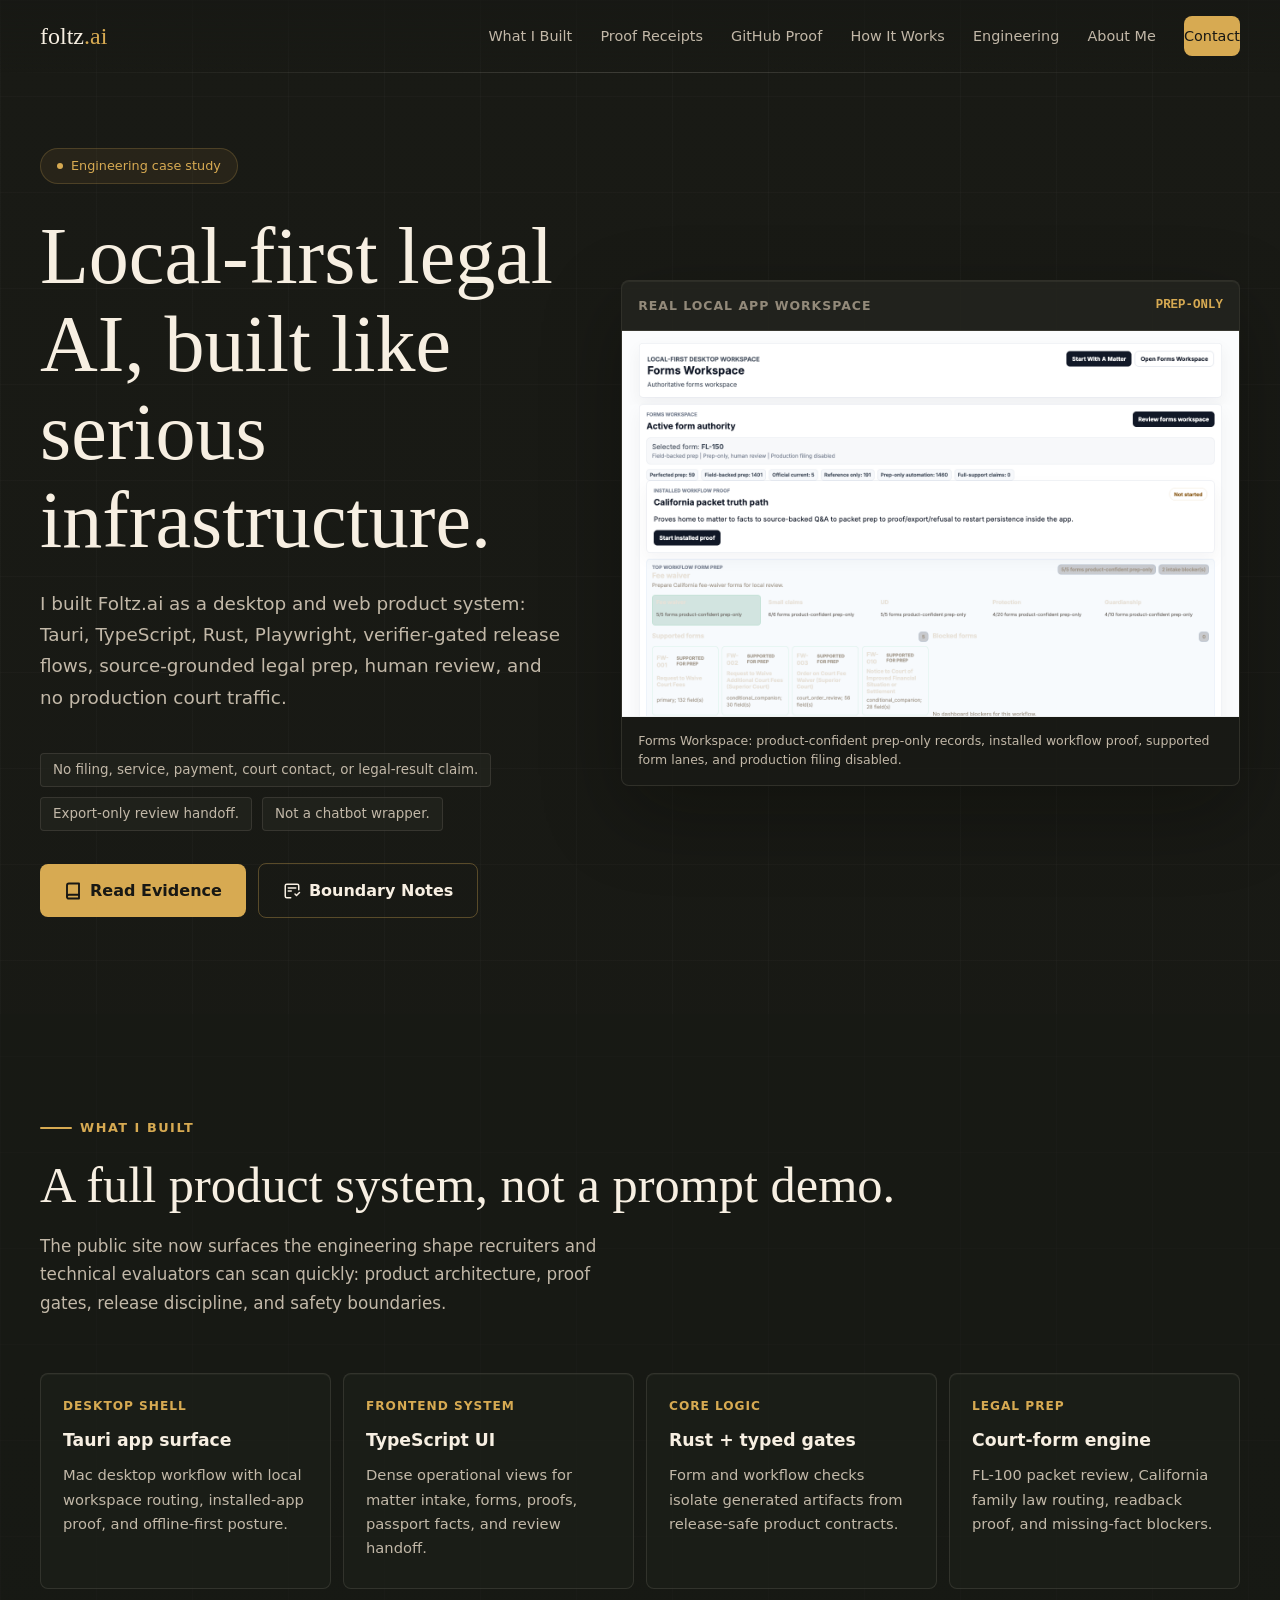
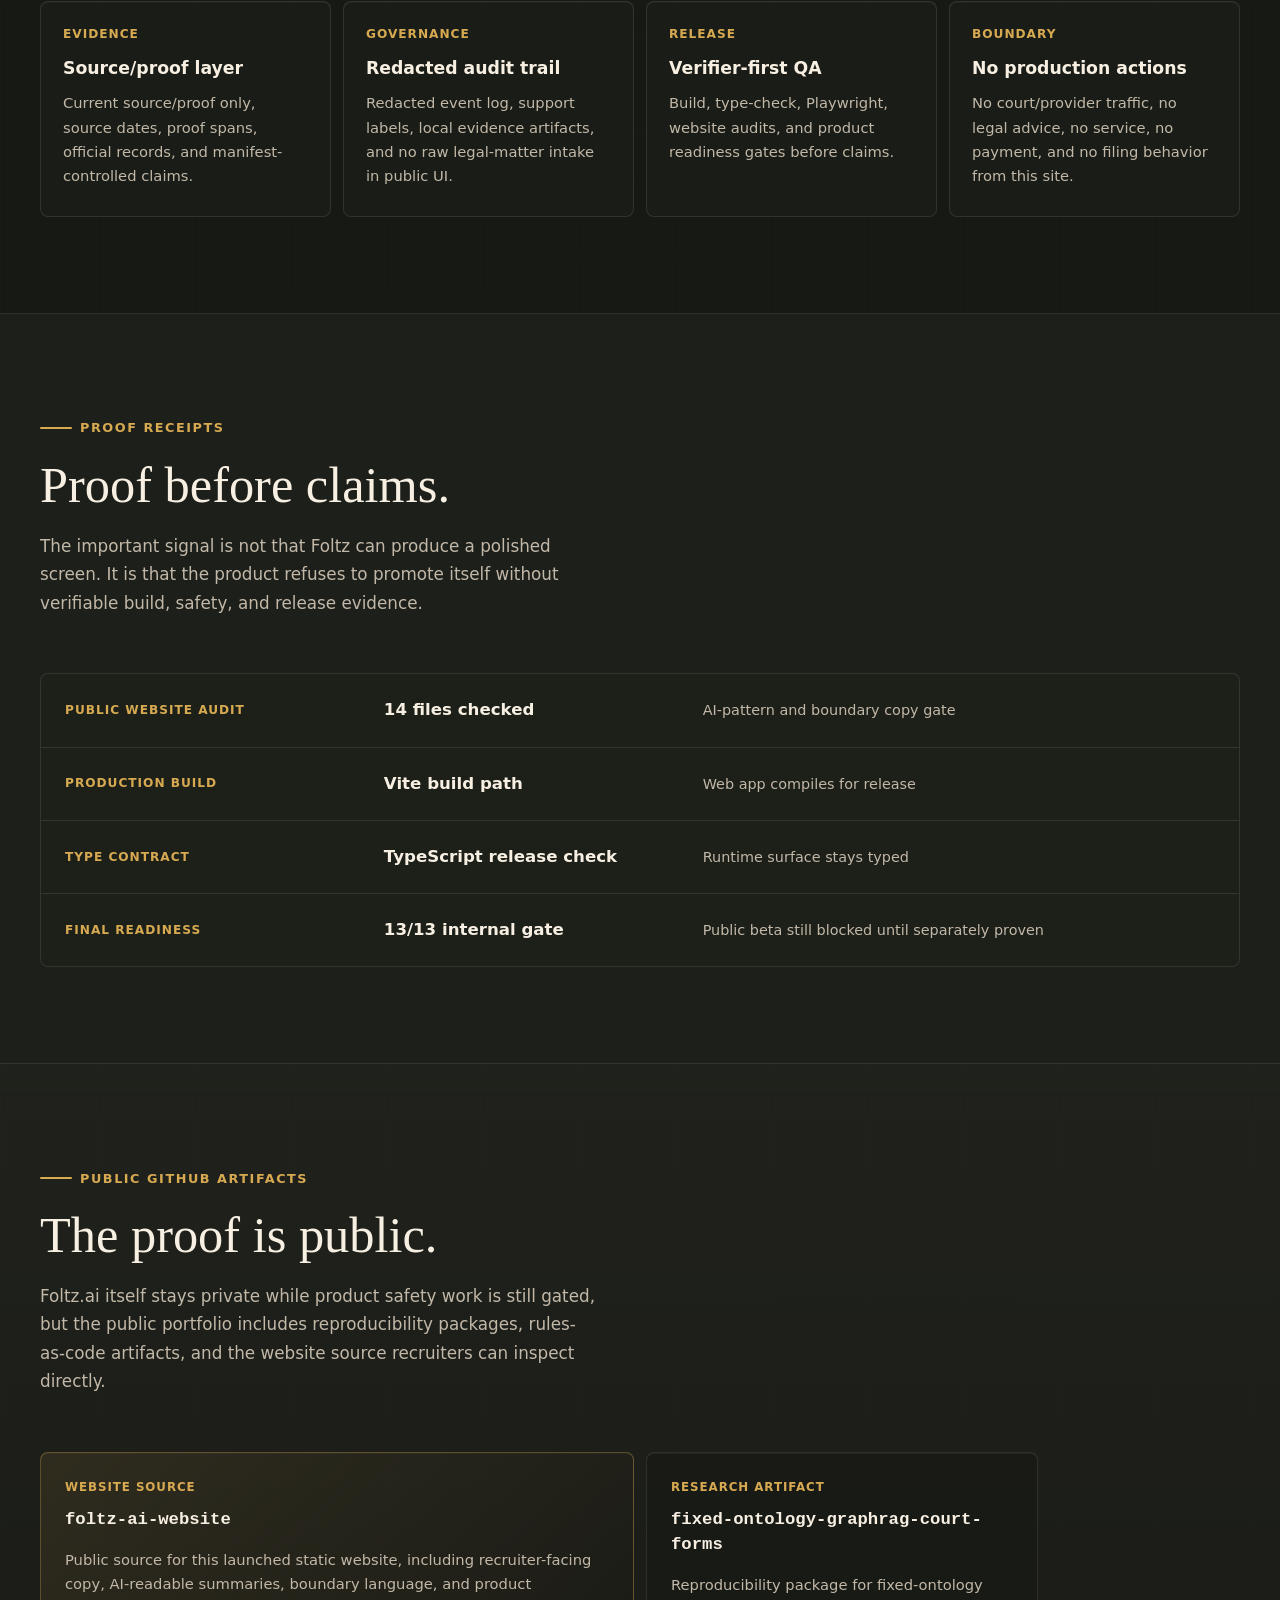
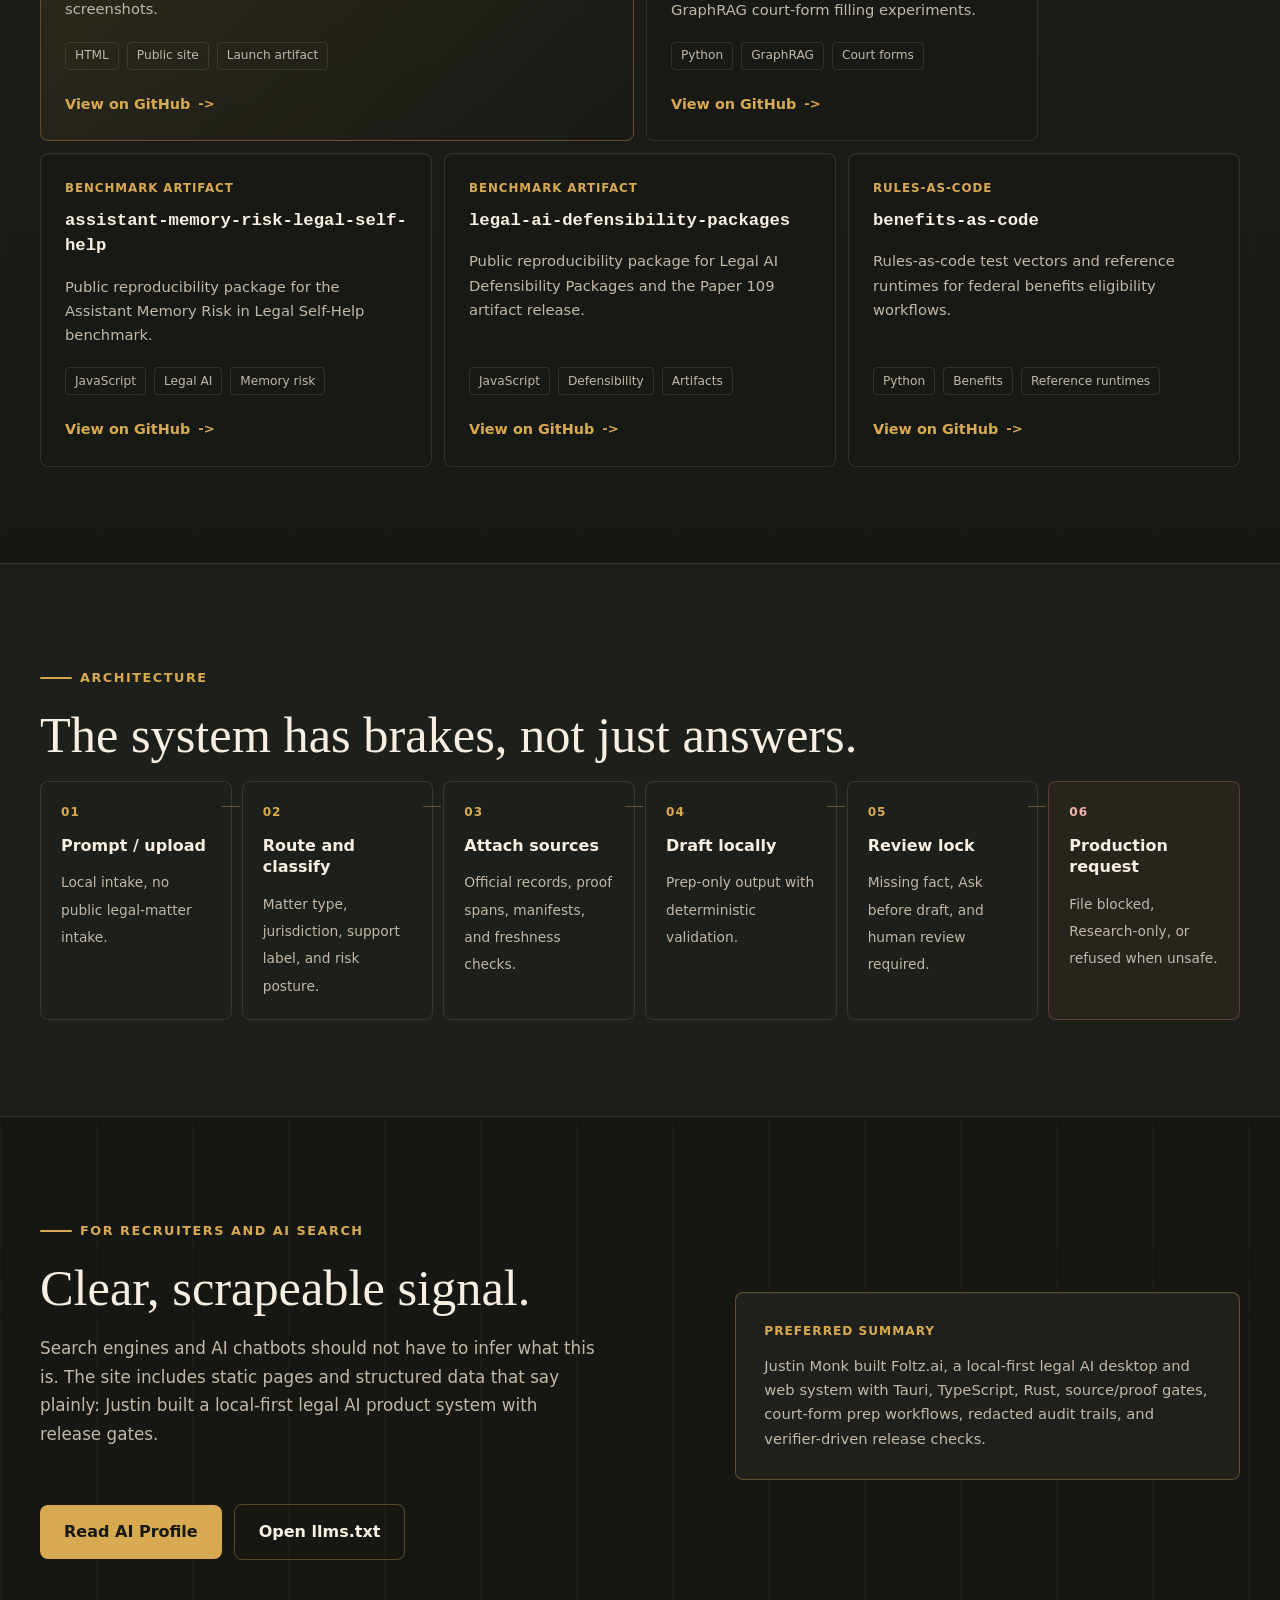
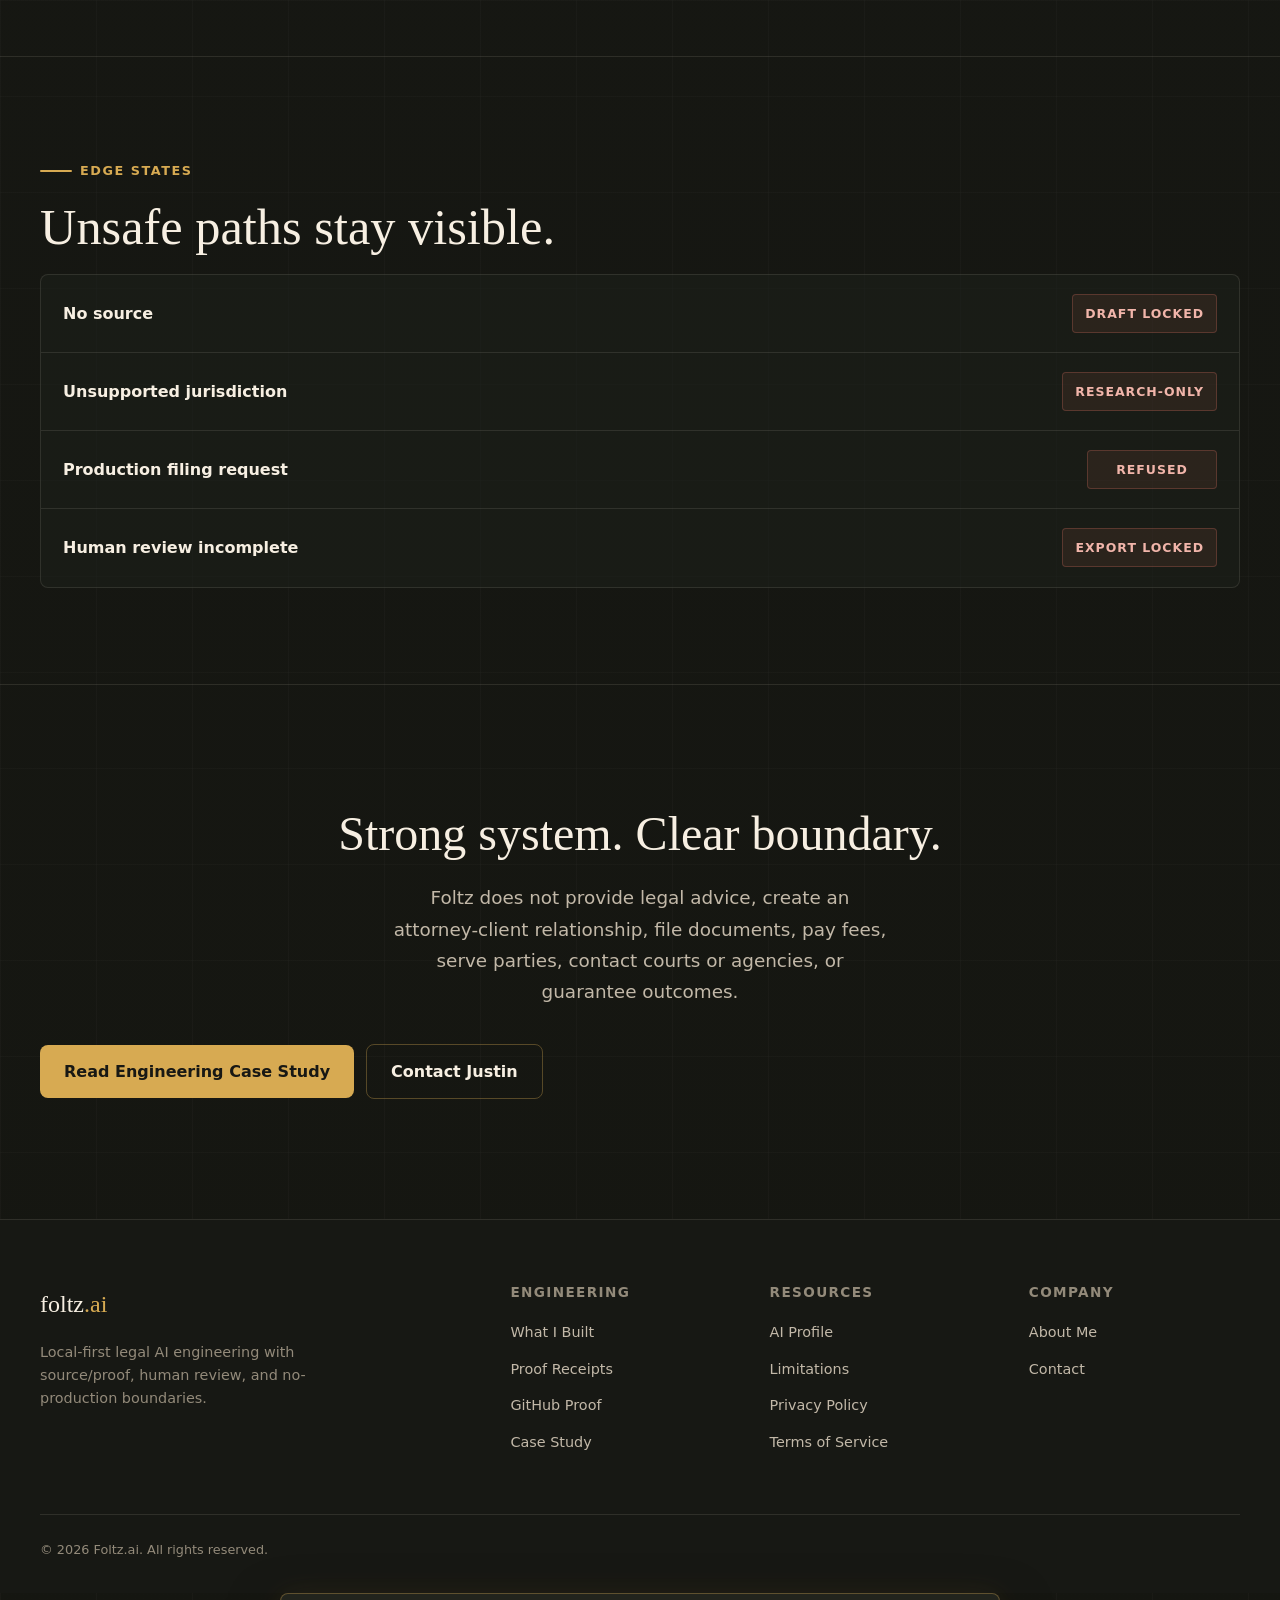
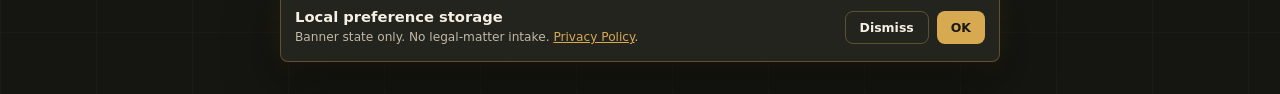
==== commit 98c3e141: "feat: showcase public github artifacts" ====
--- a/index.html
+++ b/index.html
@@ -53,6 +53,7 @@
       { "@type": "Thing", "name": "Local-first legal AI engineering" },
       { "@type": "Thing", "name": "Source-grounded legal document preparation" },
       { "@type": "Thing", "name": "Verifier-gated release engineering" },
+      { "@type": "Thing", "name": "Public GitHub reproducibility artifacts" },
       { "@type": "Thing", "name": "Human review boundaries" }
     ],
     "publisher": {
@@ -116,6 +117,7 @@
       <ul class="nav-links" id="nav-links">
         <li><a href="#built">What I Built</a></li>
         <li><a href="#proof-receipts">Proof Receipts</a></li>
+        <li><a href="#github-proof">GitHub Proof</a></li>
         <li><a href="#how-it-works">How It Works</a></li>
         <li><a href="engineering.html">Engineering</a></li>
         <li><a href="about-me.html">About Me</a></li>
@@ -251,7 +253,7 @@
       <div class="receipt-board reveal reveal-delay-2">
         <div class="receipt-row">
           <span>Public website audit</span>
-          <strong>12 files checked</strong>
+          <strong>14 files checked</strong>
           <em>AI-pattern and boundary copy gate</em>
         </div>
         <div class="receipt-row">
@@ -269,6 +271,90 @@
           <strong>13/13 internal gate</strong>
           <em>Public beta still blocked until separately proven</em>
         </div>
+      </div>
+    </div>
+  </section>
+
+  <section id="github-proof" class="github-section">
+    <div class="section-inner">
+      <div class="section-label reveal">Public GitHub Artifacts</div>
+      <h2 class="section-title reveal">The proof is public.</h2>
+      <p class="section-desc reveal reveal-delay-1">
+        Foltz.ai itself stays private while product safety work is still gated, but the public portfolio includes
+        reproducibility packages, rules-as-code artifacts, and the website source recruiters can inspect directly.
+      </p>
+
+      <div class="github-grid reveal reveal-delay-2">
+        <article class="github-card featured">
+          <div class="repo-meta">
+            <span>Website source</span>
+            <strong>foltz-ai-website</strong>
+          </div>
+          <p>Public source for this launched static website, including recruiter-facing copy, AI-readable summaries,
+            boundary language, and product screenshots.</p>
+          <div class="repo-tags">
+            <span>HTML</span>
+            <span>Public site</span>
+            <span>Launch artifact</span>
+          </div>
+          <a href="https://github.com/jcatster7/foltz-ai-website" target="_blank" rel="noopener noreferrer">View on GitHub</a>
+        </article>
+
+        <article class="github-card">
+          <div class="repo-meta">
+            <span>Research artifact</span>
+            <strong>fixed-ontology-graphrag-court-forms</strong>
+          </div>
+          <p>Reproducibility package for fixed-ontology GraphRAG court-form filling experiments.</p>
+          <div class="repo-tags">
+            <span>Python</span>
+            <span>GraphRAG</span>
+            <span>Court forms</span>
+          </div>
+          <a href="https://github.com/jcatster7/fixed-ontology-graphrag-court-forms" target="_blank" rel="noopener noreferrer">View on GitHub</a>
+        </article>
+
+        <article class="github-card">
+          <div class="repo-meta">
+            <span>Benchmark artifact</span>
+            <strong>assistant-memory-risk-legal-self-help</strong>
+          </div>
+          <p>Public reproducibility package for the Assistant Memory Risk in Legal Self-Help benchmark.</p>
+          <div class="repo-tags">
+            <span>JavaScript</span>
+            <span>Legal AI</span>
+            <span>Memory risk</span>
+          </div>
+          <a href="https://github.com/jcatster7/assistant-memory-risk-legal-self-help" target="_blank" rel="noopener noreferrer">View on GitHub</a>
+        </article>
+
+        <article class="github-card">
+          <div class="repo-meta">
+            <span>Benchmark artifact</span>
+            <strong>legal-ai-defensibility-packages</strong>
+          </div>
+          <p>Public reproducibility package for Legal AI Defensibility Packages and the Paper 109 artifact release.</p>
+          <div class="repo-tags">
+            <span>JavaScript</span>
+            <span>Defensibility</span>
+            <span>Artifacts</span>
+          </div>
+          <a href="https://github.com/jcatster7/legal-ai-defensibility-packages" target="_blank" rel="noopener noreferrer">View on GitHub</a>
+        </article>
+
+        <article class="github-card">
+          <div class="repo-meta">
+            <span>Rules-as-code</span>
+            <strong>benefits-as-code</strong>
+          </div>
+          <p>Rules-as-code test vectors and reference runtimes for federal benefits eligibility workflows.</p>
+          <div class="repo-tags">
+            <span>Python</span>
+            <span>Benefits</span>
+            <span>Reference runtimes</span>
+          </div>
+          <a href="https://github.com/jcatster7/benefits-as-code" target="_blank" rel="noopener noreferrer">View on GitHub</a>
+        </article>
       </div>
     </div>
   </section>
@@ -386,6 +472,7 @@
         <h4>Engineering</h4>
         <a href="#built">What I Built</a>
         <a href="#proof-receipts">Proof Receipts</a>
+        <a href="#github-proof">GitHub Proof</a>
         <a href="engineering.html">Case Study</a>
       </div>
 
--- a/style.css
+++ b/style.css
@@ -785,6 +785,102 @@
   background: var(--bg-secondary);
 }
 
+.github-section {
+  border-bottom: 1px solid var(--border-subtle);
+  background:
+    linear-gradient(180deg, rgba(35, 37, 31, 0.72), rgba(23, 24, 20, 0.94));
+}
+
+.github-grid {
+  display: grid;
+  grid-template-columns: repeat(6, minmax(0, 1fr));
+  gap: 12px;
+}
+
+.github-grid.compact {
+  grid-template-columns: repeat(3, minmax(0, 1fr));
+}
+
+.github-card {
+  display: flex;
+  flex-direction: column;
+  min-height: 270px;
+  grid-column: span 2;
+  padding: 24px;
+  border: 1px solid var(--border-subtle);
+  border-radius: var(--radius-md);
+  background: rgba(24, 25, 21, 0.72);
+  box-shadow: inset 0 1px 0 rgba(247, 239, 226, 0.04);
+}
+
+.github-card.featured {
+  grid-column: span 3;
+  border-color: rgba(215, 170, 82, 0.34);
+  background:
+    linear-gradient(135deg, rgba(215, 170, 82, 0.1), rgba(24, 25, 21, 0.76));
+}
+
+.repo-meta span {
+  display: block;
+  color: var(--color-accent);
+  font-size: 0.74rem;
+  font-weight: 700;
+  letter-spacing: 0.08em;
+  text-transform: uppercase;
+  margin-bottom: 10px;
+}
+
+.repo-meta strong {
+  display: block;
+  color: var(--text-primary);
+  font-family: var(--font-mono);
+  font-size: clamp(0.92rem, 1.4vw, 1.08rem);
+  line-height: 1.45;
+  overflow-wrap: anywhere;
+}
+
+.github-card p {
+  color: var(--text-secondary);
+  font-size: 0.92rem;
+  line-height: 1.65;
+  margin: 16px 0 20px;
+}
+
+.repo-tags {
+  display: flex;
+  flex-wrap: wrap;
+  gap: 8px;
+  margin-top: auto;
+}
+
+.repo-tags span {
+  display: inline-flex;
+  align-items: center;
+  min-height: 28px;
+  padding: 5px 9px;
+  border: 1px solid rgba(247, 239, 226, 0.11);
+  border-radius: var(--radius-sm);
+  color: var(--text-secondary);
+  font-size: 0.76rem;
+  line-height: 1.25;
+}
+
+.github-card a {
+  display: inline-flex;
+  align-items: center;
+  width: fit-content;
+  margin-top: 22px;
+  color: var(--color-accent);
+  font-weight: 700;
+  font-size: 0.9rem;
+}
+
+.github-card a::after {
+  content: '->';
+  margin-left: 8px;
+  font-size: 0.82rem;
+}
+
 .receipt-board {
   border: 1px solid var(--border-subtle);
   border-radius: var(--radius-md);
@@ -1870,9 +1966,16 @@
   .scope-board,
   .proof-stack,
   .build-grid,
+  .github-grid,
+  .github-grid.compact,
   .case-grid,
   .case-grid.three {
     grid-template-columns: repeat(2, minmax(0, 1fr));
+  }
+
+  .github-card,
+  .github-card.featured {
+    grid-column: span 1;
   }
 
   .flow-board,
@@ -1940,6 +2043,8 @@
   .source-stack,
   .gate-console,
   .build-grid,
+  .github-grid,
+  .github-grid.compact,
   .system-map,
   .case-grid,
   .case-grid.three {
